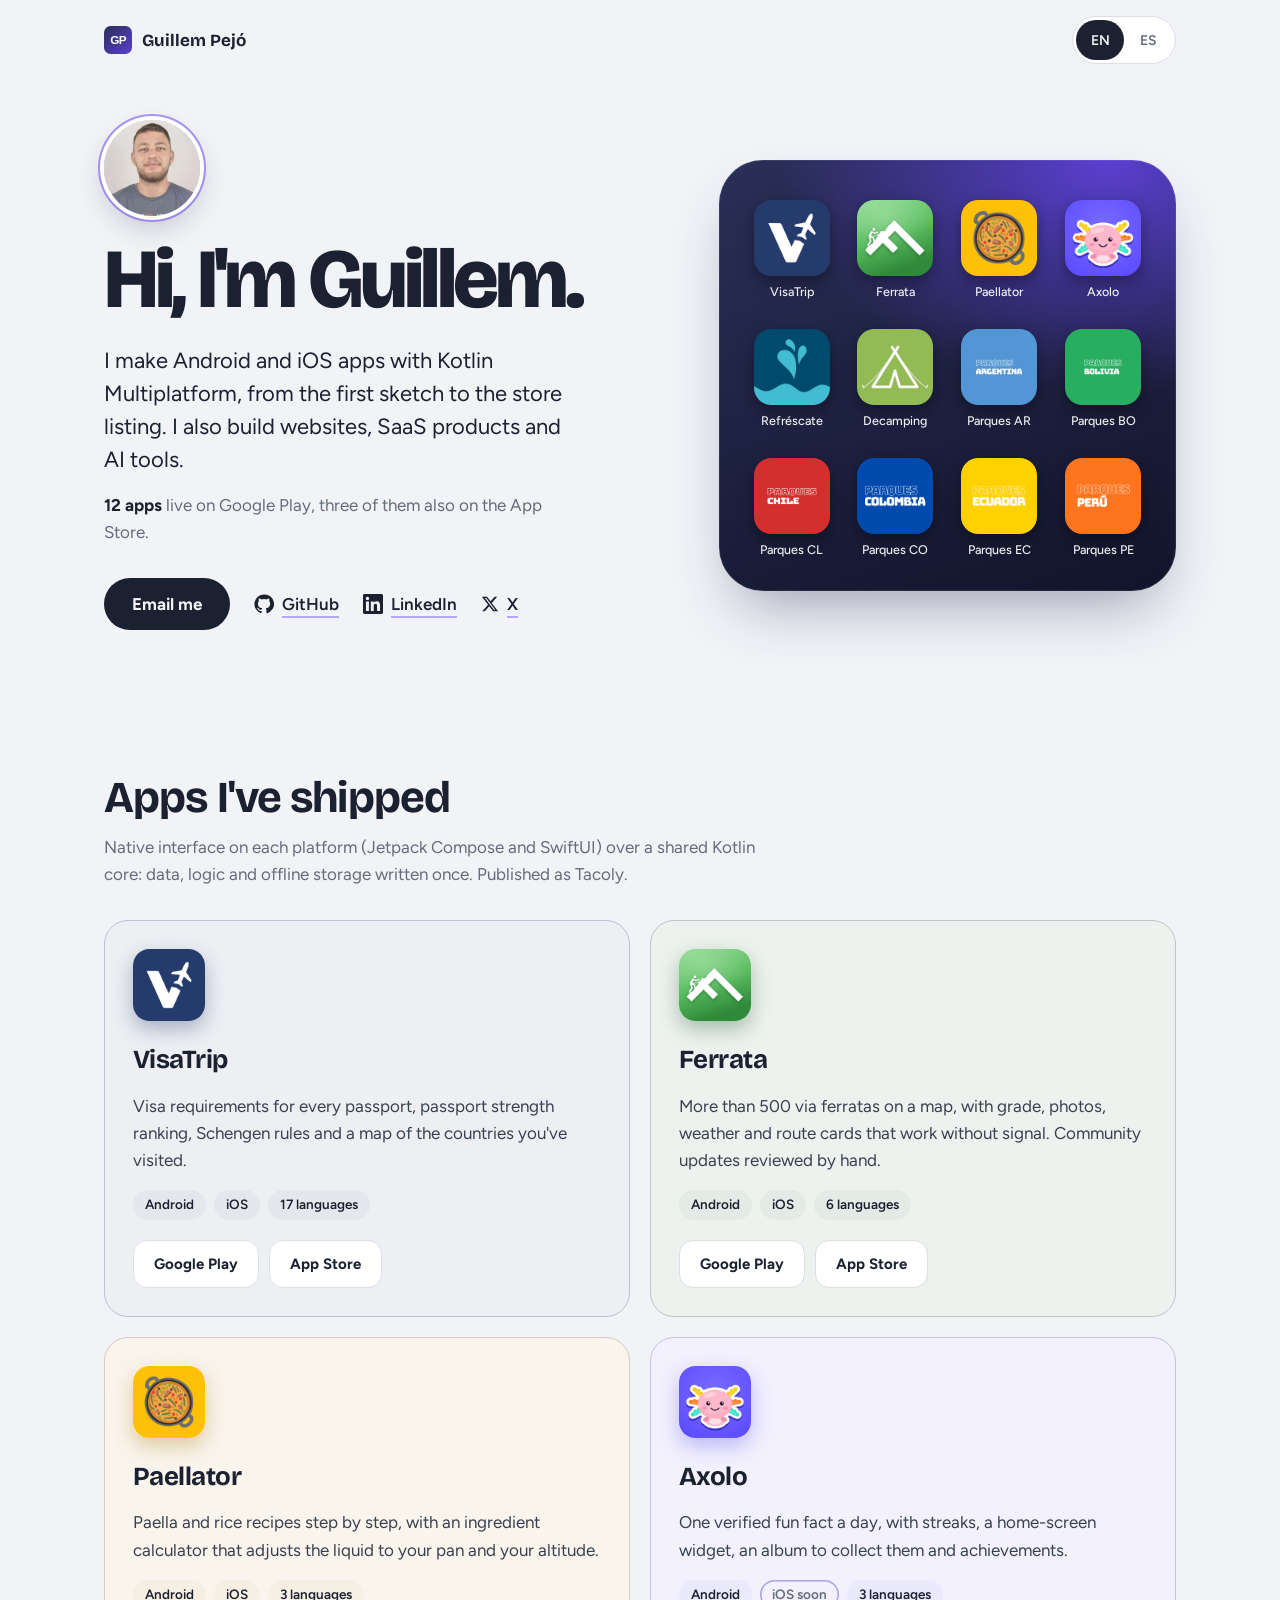
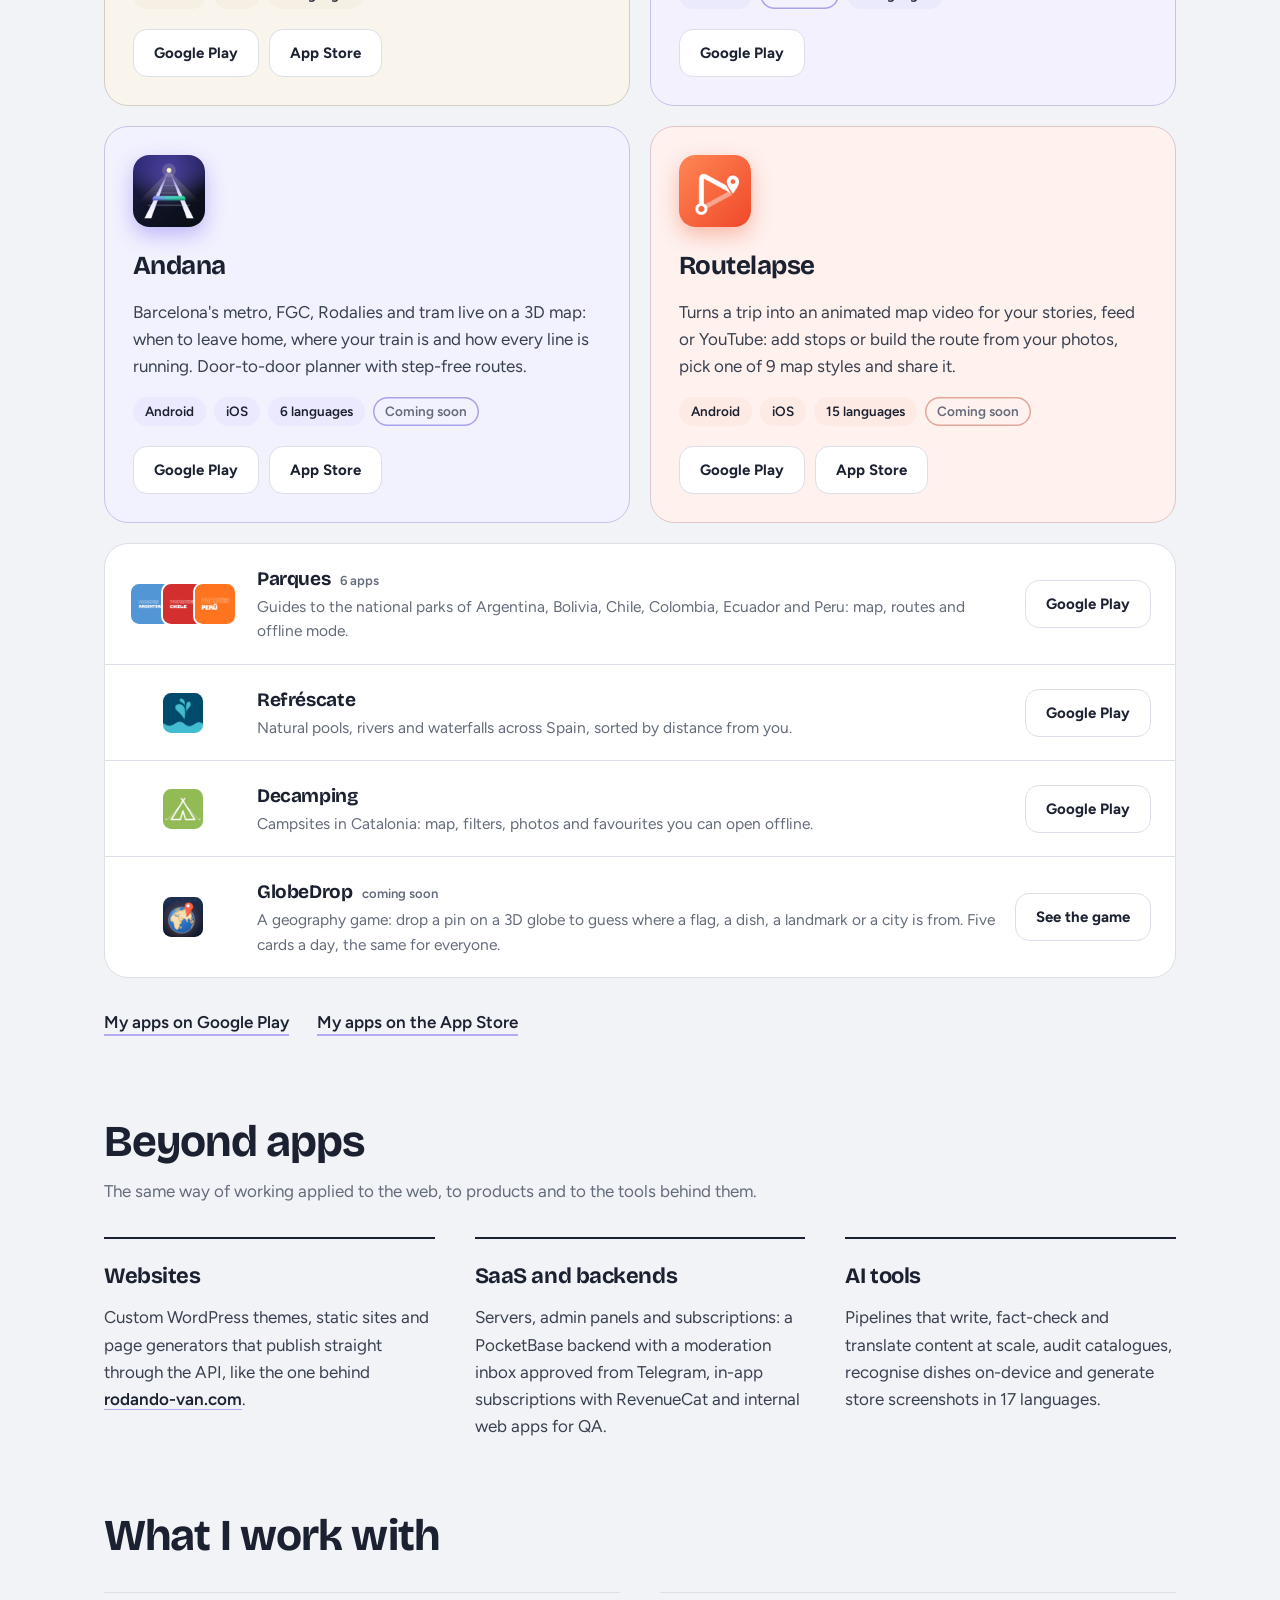
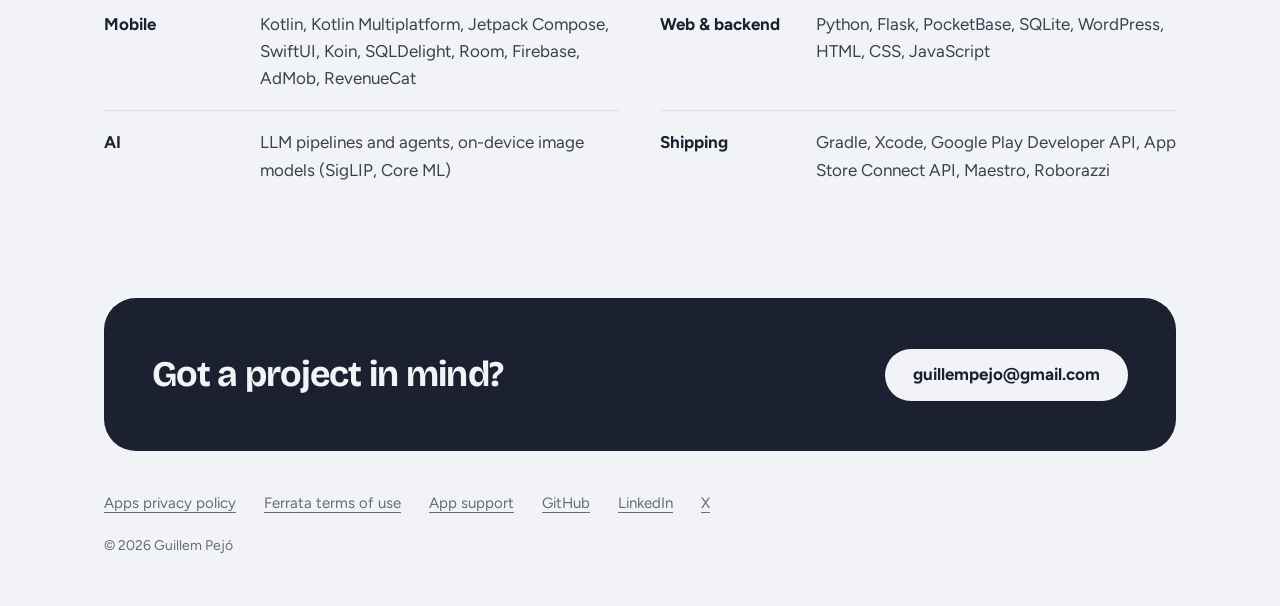
==== index.html @ cb6b73e1 "Portada: Andana y Routelapse, marcadas «Coming soon / Próximamente» Dos tarjetas nuevas en «Apps que" ====
<!DOCTYPE html>
<html lang="en" data-lang="en">
<head>
<meta charset="utf-8">
<meta name="viewport" content="width=device-width, initial-scale=1">
<title>Guillem Pejó · Android & iOS apps</title>
<meta name="description" content="Guillem Pejó makes Android and iOS apps with Kotlin Multiplatform, and builds websites, SaaS products and AI tools.">
<meta name="author" content="Guillem Pejó">
<meta property="og:title" content="Guillem Pejó · Android & iOS apps">
<meta property="og:description" content="Indie developer: apps with Kotlin Multiplatform, websites, SaaS and AI tools.">
<meta property="og:url" content="https://guillempejo.github.io/">
<meta name="theme-color" content="#F2F3F7" media="(prefers-color-scheme: light)">
<meta name="theme-color" content="#14161D" media="(prefers-color-scheme: dark)">
<link rel="icon" href="img/favicon.svg" type="image/svg+xml">
<link rel="alternate icon" href="img/favicon.ico">
<link rel="preconnect" href="https://fonts.googleapis.com">
<link rel="preconnect" href="https://fonts.gstatic.com" crossorigin>
<link href="https://fonts.googleapis.com/css2?family=Bricolage+Grotesque:opsz,wght@12..96,500..800&family=Figtree:wght@400;500;600;700&display=swap" rel="stylesheet">
<link rel="stylesheet" href="css/site.css">
<script>
  // Idioma antes de pintar: ?lang= > elección guardada > idioma del navegador. Sin JS se ve en inglés.
  (function () {
    var l = null;
    try { l = new URLSearchParams(location.search).get('lang') || localStorage.getItem('lang'); } catch (e) {}
    if (l !== 'es' && l !== 'en') l = (navigator.language || '').slice(0, 2) === 'es' ? 'es' : 'en';
    document.documentElement.setAttribute('data-lang', l);
    document.documentElement.lang = l;
  })();
</script>
</head>
<body>

<header class="bar">
  <a class="bar__name" href="./"><img src="img/favicon.svg" alt="" width="28" height="28"> Guillem Pejó</a>
  <div class="lang" role="group" aria-label="Language / Idioma">
    <button type="button" data-set-lang="en" aria-label="English">EN</button>
    <button type="button" data-set-lang="es" aria-label="Español">ES</button>
  </div>
</header>

<main>
  <section class="hero">
    <div class="hero__text">
      <img class="hero__photo" src="img/guillem.jpg" alt="Guillem Pejó" width="96" height="96">
      <h1><span data-l="en">Hi, I'm Guillem.</span><span data-l="es">Hola, soy Guillem.</span></h1>
      <p class="hero__lead">
        <span data-l="en">I make Android and iOS apps with Kotlin Multiplatform, from the first sketch to the store listing. I also build websites, SaaS products and AI tools.</span>
        <span data-l="es">Hago apps para Android e iOS con Kotlin Multiplatform, desde el primer boceto hasta la ficha en la tienda. También hago webs, productos SaaS y herramientas con IA.</span>
      </p>
      <p class="hero__facts">
        <span data-l="en"><strong>12 apps</strong> live on Google Play, three of them also on the App Store.</span>
        <span data-l="es"><strong>12 apps</strong> publicadas en Google Play, tres de ellas también en la App Store.</span>
      </p>
      <div class="hero__actions">
        <a class="btn" href="mailto:guillempejo@gmail.com"><span data-l="en">Email me</span><span data-l="es">Escríbeme</span></a>
        <a class="ext" href="https://github.com/GuillemPejo">
          <svg width="20" height="20" viewBox="0 0 24 24" aria-hidden="true"><path fill="currentColor" d="M12 .5a11.5 11.5 0 0 0-3.64 22.41c.58.1.79-.25.79-.56v-2c-3.2.7-3.88-1.37-3.88-1.37-.52-1.33-1.28-1.69-1.28-1.69-1.05-.71.08-.7.08-.7 1.16.08 1.77 1.19 1.77 1.19 1.03 1.77 2.7 1.26 3.36.96.1-.75.4-1.26.73-1.55-2.55-.29-5.24-1.28-5.24-5.69 0-1.26.45-2.29 1.19-3.1-.12-.29-.52-1.46.11-3.05 0 0 .97-.31 3.17 1.18a11 11 0 0 1 5.77 0c2.2-1.49 3.17-1.18 3.17-1.18.63 1.59.23 2.76.11 3.05.74.81 1.19 1.84 1.19 3.1 0 4.42-2.7 5.39-5.26 5.68.41.36.78 1.06.78 2.14v3.17c0 .31.21.67.8.56A11.5 11.5 0 0 0 12 .5Z"/></svg>
          GitHub</a>
        <a class="ext" href="https://www.linkedin.com/in/guillempejo/">
          <svg width="20" height="20" viewBox="0 0 24 24" aria-hidden="true"><path fill="currentColor" d="M20.45 20.45h-3.55v-5.57c0-1.33-.03-3.04-1.85-3.04-1.86 0-2.14 1.45-2.14 2.94v5.67H9.36V9h3.41v1.56h.05c.48-.9 1.64-1.85 3.37-1.85 3.6 0 4.27 2.37 4.27 5.46v6.28ZM5.34 7.43a2.06 2.06 0 1 1 0-4.12 2.06 2.06 0 0 1 0 4.12ZM7.12 20.45H3.56V9h3.56v11.45ZM22.22 0H1.77C.79 0 0 .77 0 1.73v20.54C0 23.23.79 24 1.77 24h20.45c.98 0 1.78-.77 1.78-1.73V1.73C24 .77 23.2 0 22.22 0Z"/></svg>
          LinkedIn</a>
        <a class="ext" href="https://x.com/GuillemPejo">
          <svg width="18" height="18" viewBox="0 0 24 24" aria-hidden="true"><path fill="currentColor" d="M18.24 2.25h3.31l-7.23 8.26 8.5 11.24h-6.66l-5.21-6.82-5.97 6.82H1.67l7.73-8.84L1.25 2.25h6.83l4.71 6.23 5.45-6.23Zm-1.16 17.52h1.83L7.08 4.13H5.12l11.96 15.64Z"/></svg>
          X</a>
      </div>
    </div>

    <!-- La pantalla de inicio con las 12 apps publicadas: el único momento animado de la página -->
    <nav class="home" aria-label="Published apps">
      <ul>
        <li><a href="#visatrip"><img src="img/apps/visatrip.png" alt="" width="96" height="96"><span>VisaTrip</span></a></li>
        <li><a href="#ferrata"><img src="img/apps/ferrata.png" alt="" width="96" height="96"><span>Ferrata</span></a></li>
        <li><a href="#paellator"><img src="img/apps/paellator.png" alt="" width="96" height="96"><span>Paellator</span></a></li>
        <li><a href="#axolo"><img src="img/apps/axolo.png" alt="" width="96" height="96"><span>Axolo</span></a></li>
        <li><a href="#refrescate"><img src="img/apps/refrescate.png" alt="" width="96" height="96"><span>Refréscate</span></a></li>
        <li><a href="#decamping"><img src="img/apps/decamping.png" alt="" width="96" height="96"><span>Decamping</span></a></li>
        <li><a href="#parques"><img src="img/apps/parques-ar.png" alt="" width="96" height="96"><span>Parques AR</span></a></li>
        <li><a href="#parques"><img src="img/apps/parques-bo.png" alt="" width="96" height="96"><span>Parques BO</span></a></li>
        <li><a href="#parques"><img src="img/apps/parques-cl.png" alt="" width="96" height="96"><span>Parques CL</span></a></li>
        <li><a href="#parques"><img src="img/apps/parques-co.png" alt="" width="96" height="96"><span>Parques CO</span></a></li>
        <li><a href="#parques"><img src="img/apps/parques-ec.png" alt="" width="96" height="96"><span>Parques EC</span></a></li>
        <li><a href="#parques"><img src="img/apps/parques-pe.png" alt="" width="96" height="96"><span>Parques PE</span></a></li>
      </ul>
    </nav>
  </section>

  <section class="sec" id="apps">
    <header class="sec__head">
      <h2><span data-l="en">Apps I've shipped</span><span data-l="es">Apps que he publicado</span></h2>
      <p>
        <span data-l="en">Native interface on each platform (Jetpack Compose and SwiftUI) over a shared Kotlin core: data, logic and offline storage written once. Published as Tacoly.</span>
        <span data-l="es">Interfaz nativa en cada plataforma (Jetpack Compose y SwiftUI) sobre un núcleo común en Kotlin: datos, lógica y almacenamiento sin conexión escritos una sola vez. Publicadas como Tacoly.</span>
      </p>
    </header>

    <div class="apps">
      <article class="app" id="visatrip" style="--c:#243B6C">
        <img class="app__icon" src="img/apps/visatrip.png" alt="" width="72" height="72">
        <h3>VisaTrip</h3>
        <p>
          <span data-l="en">Visa requirements for every passport, passport strength ranking, Schengen rules and a map of the countries you've visited.</span>
          <span data-l="es">Requisitos de visado para cada pasaporte, fuerza y ranking de pasaportes, normas Schengen y un mapa de los países que has visitado.</span>
        </p>
        <ul class="chips"><li>Android</li><li>iOS</li><li><span data-l="en">17 languages</span><span data-l="es">17 idiomas</span></li></ul>
        <div class="stores">
          <a class="store" href="https://play.google.com/store/apps/details?id=com.tacoly.visatrip">Google Play</a>
          <a class="store" href="https://apps.apple.com/app/id6815483578">App Store</a>
        </div>
      </article>

      <article class="app" id="ferrata" style="--c:#1F5A2E">
        <img class="app__icon" src="img/apps/ferrata.png" alt="" width="72" height="72">
        <h3>Ferrata</h3>
        <p>
          <span data-l="en">More than 500 via ferratas on a map, with grade, photos, weather and route cards that work without signal. Community updates reviewed by hand.</span>
          <span data-l="es">Más de 500 vías ferratas en un mapa, con nivel, fotos, meteo y fichas que funcionan sin cobertura. Aportaciones de la comunidad revisadas a mano.</span>
        </p>
        <ul class="chips"><li>Android</li><li>iOS</li><li><span data-l="en">6 languages</span><span data-l="es">6 idiomas</span></li></ul>
        <div class="stores">
          <a class="store" href="https://play.google.com/store/apps/details?id=com.tacoly.ferrata">Google Play</a>
          <a class="store" href="https://apps.apple.com/app/id6815478407">App Store</a>
        </div>
      </article>

      <article class="app" id="paellator" style="--c:#B07A12">
        <img class="app__icon" src="img/apps/paellator.png" alt="" width="72" height="72">
        <h3>Paellator</h3>
        <p>
          <span data-l="en">Paella and rice recipes step by step, with an ingredient calculator that adjusts the liquid to your pan and your altitude.</span>
          <span data-l="es">Recetas de paella y arroces paso a paso, con una calculadora de ingredientes que ajusta el líquido a tu paellera y a tu altitud.</span>
        </p>
        <ul class="chips"><li>Android</li><li>iOS</li><li><span data-l="en">3 languages</span><span data-l="es">3 idiomas</span></li></ul>
        <div class="stores">
          <a class="store" href="https://play.google.com/store/apps/details?id=com.tacoly.paellator">Google Play</a>
          <a class="store" href="https://apps.apple.com/app/id6815477047">App Store</a>
        </div>
      </article>

      <article class="app" id="axolo" style="--c:#5B4BEA">
        <img class="app__icon" src="img/apps/axolo.png" alt="" width="72" height="72">
        <h3>Axolo</h3>
        <p>
          <span data-l="en">One verified fun fact a day, with streaks, a home-screen widget, an album to collect them and achievements.</span>
          <span data-l="es">Un dato curioso verificado al día, con rachas, widget en la pantalla de inicio, un álbum para coleccionarlos y logros.</span>
        </p>
        <ul class="chips"><li>Android</li><li class="chips__soon"><span data-l="en">iOS soon</span><span data-l="es">iOS pronto</span></li><li><span data-l="en">3 languages</span><span data-l="es">3 idiomas</span></li></ul>
        <div class="stores">
          <a class="store" href="https://play.google.com/store/apps/details?id=com.tacoly.axolo">Google Play</a>
        </div>
      </article>

      <!-- Andana y Routelapse, en revisión (25-oct-2026). Al publicarse: quitar su chip «Coming soon» y añadirlas a la pantalla de inicio de arriba y a la cifra de apps -->
      <article class="app" id="andana" style="--c:#5B4BF0">
        <img class="app__icon" src="img/apps/andana.png" alt="" width="72" height="72">
        <h3>Andana</h3>
        <p>
          <span data-l="en">Barcelona's metro, FGC, Rodalies and tram live on a 3D map: when to leave home, where your train is and how every line is running. Door-to-door planner with step-free routes.</span>
          <span data-l="es">El metro, FGC, Rodalies y el tram de Barcelona en directo en un mapa 3D: cuándo salir de casa, dónde está tu tren y cómo va cada línea. Planificador puerta a puerta con rutas accesibles.</span>
        </p>
        <ul class="chips"><li>Android</li><li>iOS</li><li><span data-l="en">6 languages</span><span data-l="es">6 idiomas</span></li><li class="chips__soon"><span data-l="en">Coming soon</span><span data-l="es">Próximamente</span></li></ul>
        <div class="stores">
          <a class="store" href="https://play.google.com/store/apps/details?id=com.tacoly.andana">Google Play</a>
          <a class="store" href="https://apps.apple.com/app/id6826016254">App Store</a>
        </div>
      </article>

      <article class="app" id="routelapse" style="--c:#F0532A">
        <img class="app__icon" src="img/apps/routelapse.png" alt="" width="72" height="72">
        <h3>Routelapse</h3>
        <p>
          <span data-l="en">Turns a trip into an animated map video for your stories, feed or YouTube: add stops or build the route from your photos, pick one of 9 map styles and share it.</span>
          <span data-l="es">Convierte un viaje en un vídeo con el mapa animado para tus stories, el feed o YouTube: añade paradas o crea la ruta desde tus fotos, elige uno de los 9 estilos de mapa y compártelo.</span>
        </p>
        <ul class="chips"><li>Android</li><li>iOS</li><li><span data-l="en">15 languages</span><span data-l="es">15 idiomas</span></li><li class="chips__soon"><span data-l="en">Coming soon</span><span data-l="es">Próximamente</span></li></ul>
        <div class="stores">
          <a class="store" href="https://play.google.com/store/apps/details?id=com.tacoly.routelapse">Google Play</a>
          <a class="store" href="https://apps.apple.com/app/id6826004590">App Store</a>
        </div>
      </article>
    </div>

    <ul class="more">
      <li id="parques">
        <span class="more__icons" aria-hidden="true"><img src="img/apps/parques-ar.png" alt="" width="40" height="40"><img src="img/apps/parques-cl.png" alt="" width="40" height="40"><img src="img/apps/parques-pe.png" alt="" width="40" height="40"></span>
        <div>
          <h3>Parques <span class="count">6 apps</span></h3>
          <p>
            <span data-l="en">Guides to the national parks of Argentina, Bolivia, Chile, Colombia, Ecuador and Peru: map, routes and offline mode.</span>
            <span data-l="es">Guías de los parques nacionales de Argentina, Bolivia, Chile, Colombia, Ecuador y Perú: mapa, rutas y modo sin conexión.</span>
          </p>
        </div>
        <a class="store" href="https://play.google.com/store/apps/dev?id=5014608691159905150">Google Play</a>
      </li>
      <li id="refrescate">
        <span class="more__icons" aria-hidden="true"><img src="img/apps/refrescate.png" alt="" width="40" height="40"></span>
        <div>
          <h3>Refréscate</h3>
          <p>
            <span data-l="en">Natural pools, rivers and waterfalls across Spain, sorted by distance from you.</span>
            <span data-l="es">Piscinas naturales, pozas, ríos y cascadas de toda España, ordenadas por cercanía.</span>
          </p>
        </div>
        <a class="store" href="https://play.google.com/store/apps/details?id=com.tacoly.refrescat">Google Play</a>
      </li>
      <li id="decamping">
        <span class="more__icons" aria-hidden="true"><img src="img/apps/decamping.png" alt="" width="40" height="40"></span>
        <div>
          <h3>Decamping</h3>
          <p>
            <span data-l="en">Campsites in Catalonia: map, filters, photos and favourites you can open offline.</span>
            <span data-l="es">Campings de Cataluña: mapa, filtros, fotos y favoritos que se abren sin conexión.</span>
          </p>
        </div>
        <a class="store" href="https://play.google.com/store/apps/details?id=com.tacoly.decamping">Google Play</a>
      </li>
      <li id="globedrop">
        <span class="more__icons" aria-hidden="true"><img src="img/apps/globedrop.png" alt="" width="40" height="40"></span>
        <div>
          <h3>GlobeDrop <span class="count"><span data-l="en">coming soon</span><span data-l="es">próximamente</span></span></h3>
          <p>
            <span data-l="en">A geography game: drop a pin on a 3D globe to guess where a flag, a dish, a landmark or a city is from. Five cards a day, the same for everyone.</span>
            <span data-l="es">Un juego de geografía: suelta una chincheta en un globo 3D para adivinar de dónde es una bandera, un plato, un monumento o una ciudad. Cinco cartas al día, las mismas para todos.</span>
          </p>
        </div>
        <a class="store" href="globedrop/"><span data-l="en">See the game</span><span data-l="es">Ver el juego</span></a>
      </li>
    </ul>

    <p class="sec__links">
      <a class="ext" href="https://play.google.com/store/apps/dev?id=5014608691159905150"><span data-l="en">My apps on Google Play</span><span data-l="es">Mis apps en Google Play</span></a>
      <a class="ext" href="https://apps.apple.com/developer/id6815477049"><span data-l="en">My apps on the App Store</span><span data-l="es">Mis apps en la App Store</span></a>
    </p>
  </section>

  <section class="sec" id="beyond">
    <header class="sec__head">
      <h2><span data-l="en">Beyond apps</span><span data-l="es">Más allá de las apps</span></h2>
      <p>
        <span data-l="en">The same way of working applied to the web, to products and to the tools behind them.</span>
        <span data-l="es">La misma forma de trabajar, aplicada a la web, a los productos y a las herramientas que hay detrás.</span>
      </p>
    </header>
    <div class="beyond">
      <div>
        <h3><span data-l="en">Websites</span><span data-l="es">Webs</span></h3>
        <p>
          <span data-l="en">Custom WordPress themes, static sites and page generators that publish straight through the API, like the one behind <a href="https://rodando-van.com/">rodando-van.com</a>.</span>
          <span data-l="es">Temas de WordPress a medida, webs estáticas y generadores de páginas que publican directamente por la API, como el de <a href="https://rodando-van.com/">rodando-van.com</a>.</span>
        </p>
      </div>
      <div>
        <h3><span data-l="en">SaaS and backends</span><span data-l="es">SaaS y backends</span></h3>
        <p>
          <span data-l="en">Servers, admin panels and subscriptions: a PocketBase backend with a moderation inbox approved from Telegram, in-app subscriptions with RevenueCat and internal web apps for QA.</span>
          <span data-l="es">Servidores, paneles de administración y suscripciones: un backend en PocketBase con bandeja de moderación que se aprueba desde Telegram, suscripciones con RevenueCat y webs internas para QA.</span>
        </p>
      </div>
      <div>
        <h3><span data-l="en">AI tools</span><span data-l="es">Herramientas con IA</span></h3>
        <p>
          <span data-l="en">Pipelines that write, fact-check and translate content at scale, audit catalogues, recognise dishes on-device and generate store screenshots in 17 languages.</span>
          <span data-l="es">Procesos que redactan, verifican y traducen contenido a escala, auditan catálogos, reconocen platos dentro del móvil y generan capturas de tienda en 17 idiomas.</span>
        </p>
      </div>
    </div>
  </section>

  <section class="sec" id="stack">
    <header class="sec__head">
      <h2><span data-l="en">What I work with</span><span data-l="es">Con qué trabajo</span></h2>
    </header>
    <dl class="stack">
      <div><dt><span data-l="en">Mobile</span><span data-l="es">Móvil</span></dt><dd>Kotlin, Kotlin Multiplatform, Jetpack Compose, SwiftUI, Koin, SQLDelight, Room, Firebase, AdMob, RevenueCat</dd></div>
      <div><dt>Web &amp; backend</dt><dd>Python, Flask, PocketBase, SQLite, WordPress, HTML, CSS, JavaScript</dd></div>
      <div><dt><span data-l="en">AI</span><span data-l="es">IA</span></dt><dd><span data-l="en">LLM pipelines and agents, on-device image models (SigLIP, Core ML)</span><span data-l="es">Procesos y agentes con LLM, modelos de imagen dentro del móvil (SigLIP, Core ML)</span></dd></div>
      <div><dt><span data-l="en">Shipping</span><span data-l="es">Publicación</span></dt><dd>Gradle, Xcode, Google Play Developer API, App Store Connect API, Maestro, Roborazzi</dd></div>
    </dl>
  </section>
</main>

<footer class="foot">
  <div class="foot__contact">
    <h2><span data-l="en">Got a project in mind?</span><span data-l="es">¿Tienes un proyecto en mente?</span></h2>
    <a class="btn" href="mailto:guillempejo@gmail.com">guillempejo@gmail.com</a>
  </div>
  <div class="foot__links">
    <a href="apps-privacy/"><span data-l="en">Apps privacy policy</span><span data-l="es">Política de privacidad de las apps</span></a>
    <a href="terminos-ferrata/"><span data-l="en">Ferrata terms of use</span><span data-l="es">Términos de uso de Ferrata</span></a>
    <a href="mailto:tacolyapps@gmail.com"><span data-l="en">App support</span><span data-l="es">Soporte de las apps</span></a>
    <a href="https://github.com/GuillemPejo">GitHub</a>
    <a href="https://www.linkedin.com/in/guillempejo/">LinkedIn</a>
    <a href="https://x.com/GuillemPejo">X</a>
  </div>
  <p class="foot__small">© 2026 Guillem Pejó</p>
</footer>

<script src="js/site.js"></script>
</body>
</html>
---- css/site.css ----
/* guillempejo.github.io — 9-oct-2026. Neutra a propósito: el color lo ponen los iconos de las apps.
   Un solo momento animado: la pantalla de inicio de la portada «instala» sus apps al cargar. */
:root {
  --bg: #F2F3F7; --surface: #FFFFFF; --ink: #1B2130; --text: #39404F; --muted: #646B7A; --line: #DCDFE7;
  --accent: #6A4CF2; --wall-a: #2A2F58; --wall-b: #5A3FD0;
  --display: 'Bricolage Grotesque', 'Figtree', system-ui, sans-serif;
  --body: 'Figtree', system-ui, -apple-system, 'Segoe UI', sans-serif;
  color-scheme: light dark;
}
@media (prefers-color-scheme: dark) {
  :root { --bg: #14161D; --surface: #1C1F29; --ink: #EEF0F6; --text: #C9CDD8; --muted: #959BAA; --line: #2C303D;
    --accent: #A592FF; --wall-a: #1E2142; --wall-b: #4630A8; }
}

*, *::before, *::after { box-sizing: border-box; }
html { -webkit-text-size-adjust: 100%; scroll-behavior: smooth; }
body { margin: 0; background: var(--bg); color: var(--text); font: 400 17px/1.6 var(--body); }
img { display: block; max-width: 100%; }
a { color: inherit; }
h1, h2, h3 { font-family: var(--display); color: var(--ink); margin: 0; letter-spacing: -0.02em; }
p { margin: 0; }
:focus-visible { outline: 3px solid var(--accent); outline-offset: 3px; border-radius: 6px; }

/* Idioma: el HTML trae los dos; se ve el que marca <html data-lang> (sin JS, inglés) */
html:not([data-lang="es"]) [data-l="es"], html[data-lang="es"] [data-l="en"] { display: none; }

/* ---------- Barra ---------- */
.bar { max-width: 1120px; margin: 0 auto; padding: 16px 24px; display: flex; align-items: center; justify-content: space-between; gap: 16px; }
.bar__name { display: inline-flex; align-items: center; gap: 10px; min-height: 48px; font: 700 17px var(--display); color: var(--ink); text-decoration: none; }
.lang { display: inline-flex; padding: 3px; border-radius: 999px; background: var(--surface); border: 1px solid var(--line); }
.lang button { min-width: 48px; min-height: 40px; padding: 0 12px; border: 0; border-radius: 999px; background: none; color: var(--muted);
  font: 600 14px var(--body); cursor: pointer; transition: background .15s, color .15s; }
.lang button[aria-pressed="true"] { background: var(--ink); color: var(--bg); }

/* ---------- Portada ---------- */
.hero { max-width: 1120px; margin: 0 auto; padding: 40px 24px 72px; display: grid; grid-template-columns: 1.1fr .9fr; gap: 56px; align-items: center; }
.hero__photo { width: 96px; height: 96px; border-radius: 50%; object-fit: cover; margin-bottom: 24px;
  box-shadow: 0 0 0 4px var(--surface), 0 0 0 6px color-mix(in srgb, var(--accent) 55%, transparent), 0 12px 28px rgba(27, 33, 48, .2); }
.hero h1 { font-size: clamp(46px, 6.6vw, 84px); line-height: .95; letter-spacing: -0.045em; font-weight: 800; }
.hero__lead { margin-top: 24px; font-size: clamp(19px, 1.9vw, 22px); line-height: 1.5; color: var(--ink); max-width: 34ch; }
.hero__facts { margin-top: 16px; color: var(--muted); max-width: 44ch; }
.hero__facts strong { color: var(--ink); font-weight: 700; }
.hero__actions { margin-top: 32px; display: flex; flex-wrap: wrap; align-items: center; gap: 12px 24px; }

.btn { display: inline-flex; align-items: center; justify-content: center; min-height: 52px; padding: 0 28px; border-radius: 999px;
  background: var(--ink); color: var(--bg); font-weight: 700; text-decoration: none; transition: transform .15s ease, background .15s; }
.btn:hover { transform: translateY(-2px); }
.btn:active { transform: none; }
.ext { display: inline-flex; align-items: center; gap: 8px; min-height: 48px; font-weight: 600; color: var(--ink);
  text-decoration: underline; text-decoration-thickness: 2px; text-underline-offset: 6px; text-decoration-color: color-mix(in srgb, var(--accent) 45%, transparent); }
.ext:hover { text-decoration-color: var(--accent); }

/* La pantalla de inicio: 12 iconos reales sobre un fondo de pantalla */
.home { position: relative; border-radius: 44px; padding: 36px 26px 30px; overflow: hidden;
  background: radial-gradient(120% 90% at 85% 0%, var(--wall-b) 0%, transparent 60%), linear-gradient(160deg, var(--wall-a), #12142A);
  box-shadow: 0 30px 60px -20px rgba(42, 47, 88, .45), inset 0 0 0 1px rgba(255, 255, 255, .08); }
.home ul { list-style: none; margin: 0; padding: 0; display: grid; grid-template-columns: repeat(4, 1fr); gap: 22px 10px; }
.home a { display: flex; flex-direction: column; align-items: center; gap: 8px; text-decoration: none; color: #fff; border-radius: 18px; padding: 4px 0; }
.home img { width: min(76px, 100%); height: auto; aspect-ratio: 1; border-radius: 23%; box-shadow: 0 6px 16px rgba(0, 0, 0, .35);
  transition: transform .2s ease; }
.home a:hover img { transform: scale(1.06); }
.home span { font-size: 12.5px; font-weight: 500; line-height: 1.2; text-align: center; color: rgba(255, 255, 255, .92); }
.home li { animation: install .5s cubic-bezier(.2, .9, .3, 1.25) backwards; }
.home li:nth-child(1) { animation-delay: .10s } .home li:nth-child(2) { animation-delay: .16s } .home li:nth-child(3) { animation-delay: .22s }
.home li:nth-child(4) { animation-delay: .28s } .home li:nth-child(5) { animation-delay: .34s } .home li:nth-child(6) { animation-delay: .40s }
.home li:nth-child(7) { animation-delay: .46s } .home li:nth-child(8) { animation-delay: .52s } .home li:nth-child(9) { animation-delay: .58s }
.home li:nth-child(10) { animation-delay: .64s } .home li:nth-child(11) { animation-delay: .70s } .home li:nth-child(12) { animation-delay: .76s }
@keyframes install { from { opacity: 0; transform: scale(.55); } }

/* ---------- Secciones ---------- */
.sec { max-width: 1120px; margin: 0 auto; padding: 72px 24px 0; scroll-margin-top: 16px; }
.sec__head { max-width: 680px; margin-bottom: 32px; }
.sec__head h2 { font-size: clamp(30px, 3.6vw, 44px); line-height: 1.08; font-weight: 700; }
.sec__head p { margin-top: 12px; color: var(--muted); }

/* Apps destacadas: cada tarjeta lleva un tinte suave del color de su icono */
.apps { display: grid; grid-template-columns: repeat(2, 1fr); gap: 20px; }
.app { display: flex; flex-direction: column; gap: 12px; padding: 28px; border-radius: 24px; scroll-margin-top: 16px;
  background: color-mix(in srgb, var(--c) 8%, var(--surface)); border: 1px solid color-mix(in srgb, var(--c) 18%, var(--line)); }
.app__icon { width: 72px; height: 72px; border-radius: 23%; box-shadow: 0 8px 20px color-mix(in srgb, var(--c) 35%, transparent); }
.app h3 { font-size: 26px; margin-top: 6px; }
.app p { max-width: 52ch; }
.chips { list-style: none; margin: 4px 0 0; padding: 0; display: flex; flex-wrap: wrap; gap: 8px; }
.chips li { font-size: 13.5px; font-weight: 600; padding: 4px 12px; border-radius: 999px; color: var(--ink);
  background: color-mix(in srgb, var(--c) 12%, var(--surface)); }
.chips .chips__soon { background: none; box-shadow: inset 0 0 0 1.5px color-mix(in srgb, var(--c) 40%, var(--line)); color: var(--muted); }
.stores { margin-top: auto; padding-top: 8px; display: flex; flex-wrap: wrap; gap: 10px; }
.store { display: inline-flex; align-items: center; min-height: 48px; padding: 0 20px; border-radius: 14px; font-weight: 700; font-size: 15px;
  text-decoration: none; color: var(--ink); background: var(--surface); border: 1.5px solid var(--line); transition: border-color .15s, background .15s; }
.store:hover { border-color: var(--ink); }

/* El resto: en lista, con menos peso que las destacadas */
.more { list-style: none; margin: 20px 0 0; padding: 0; background: var(--surface); border: 1px solid var(--line); border-radius: 24px; }
.more li { display: grid; grid-template-columns: 108px 1fr auto; align-items: center; gap: 20px; padding: 20px 24px; scroll-margin-top: 16px; }
.more li + li { border-top: 1px solid var(--line); }
.more__icons { display: flex; justify-content: center; }
.more__icons img { width: 44px; height: 44px; border-radius: 23%; border: 2px solid var(--surface); }
.more__icons img + img { margin-left: -12px; }
.more h3 { font-size: 19px; }
.more p { font-size: 15.5px; color: var(--muted); }
.count { font: 600 13px var(--body); letter-spacing: 0; color: var(--muted); margin-left: 6px; }
.sec__links { margin-top: 20px; display: flex; flex-wrap: wrap; gap: 4px 28px; }

/* Más allá de las apps */
.beyond { display: grid; grid-template-columns: repeat(3, 1fr); gap: 40px; }
.beyond > div { padding-top: 20px; border-top: 2px solid var(--ink); }
.beyond h3 { font-size: 22px; margin-bottom: 10px; }
.beyond a { color: var(--ink); font-weight: 600; text-decoration-color: color-mix(in srgb, var(--accent) 45%, transparent); text-underline-offset: 4px; }

/* Herramientas */
.stack { margin: 0; display: grid; grid-template-columns: 1fr 1fr; gap: 0 40px; }
.stack > div { display: grid; grid-template-columns: 140px 1fr; gap: 16px; padding: 18px 0; border-top: 1px solid var(--line); }
.stack dt { font-weight: 700; color: var(--ink); }
.stack dd { margin: 0; }

/* ---------- Pie ---------- */
.foot { max-width: 1120px; margin: 96px auto 0; padding: 0 24px 48px; }
.foot__contact { padding: 48px; border-radius: 32px; background: var(--ink); display: flex; flex-wrap: wrap; align-items: center; justify-content: space-between; gap: 24px; }
.foot__contact h2 { color: var(--bg); font-size: clamp(26px, 3vw, 36px); font-weight: 700; }
.foot__contact .btn { background: var(--bg); color: var(--ink); }
.foot__links { margin-top: 28px; display: flex; flex-wrap: wrap; gap: 0 28px; }
.foot__links a { display: inline-flex; align-items: center; min-height: 48px; color: var(--muted); font-size: 15px; text-underline-offset: 4px; }
.foot__links a:hover { color: var(--ink); }
.foot__small { margin-top: 8px; font-size: 14px; color: var(--muted); }

/* ---------- Móvil ---------- */
@media (max-width: 880px) {
  .hero { grid-template-columns: 1fr; gap: 40px; padding-top: 24px; }
  .home { max-width: 460px; }
  .apps, .beyond, .stack { grid-template-columns: 1fr; }
  .beyond { gap: 28px; }
  .more li { grid-template-columns: auto 1fr; }
  .more li .store { grid-column: 1 / -1; justify-self: start; }
}
@media (max-width: 560px) {
  body { font-size: 16px; }
  .bar, .hero, .sec, .foot { padding-left: 16px; padding-right: 16px; }
  .home { border-radius: 36px; padding: 28px 14px 24px; }
  .home ul { gap: 18px 6px; }
  .home span { font-size: 11.5px; }
  .app { padding: 22px; }
  .hero { padding-bottom: 16px; }
  .hero__actions { gap: 4px 22px; }
  .hero__actions .btn { flex-basis: 100%; }
  .hero__photo { width: 80px; height: 80px; margin-bottom: 20px; }
  .sec { padding-top: 64px; }
  .more li { grid-template-columns: 1fr; padding: 20px; gap: 12px; }
  .more__icons { justify-content: flex-start; }
  .more__icons img { width: 40px; height: 40px; }
  .stack > div { grid-template-columns: 1fr; gap: 4px; }
  .foot__contact { padding: 32px 24px; }
}
@media (prefers-reduced-motion: reduce) {
  html { scroll-behavior: auto; }
  .home li { animation: none; }
  .btn, .home img { transition: none; }
}
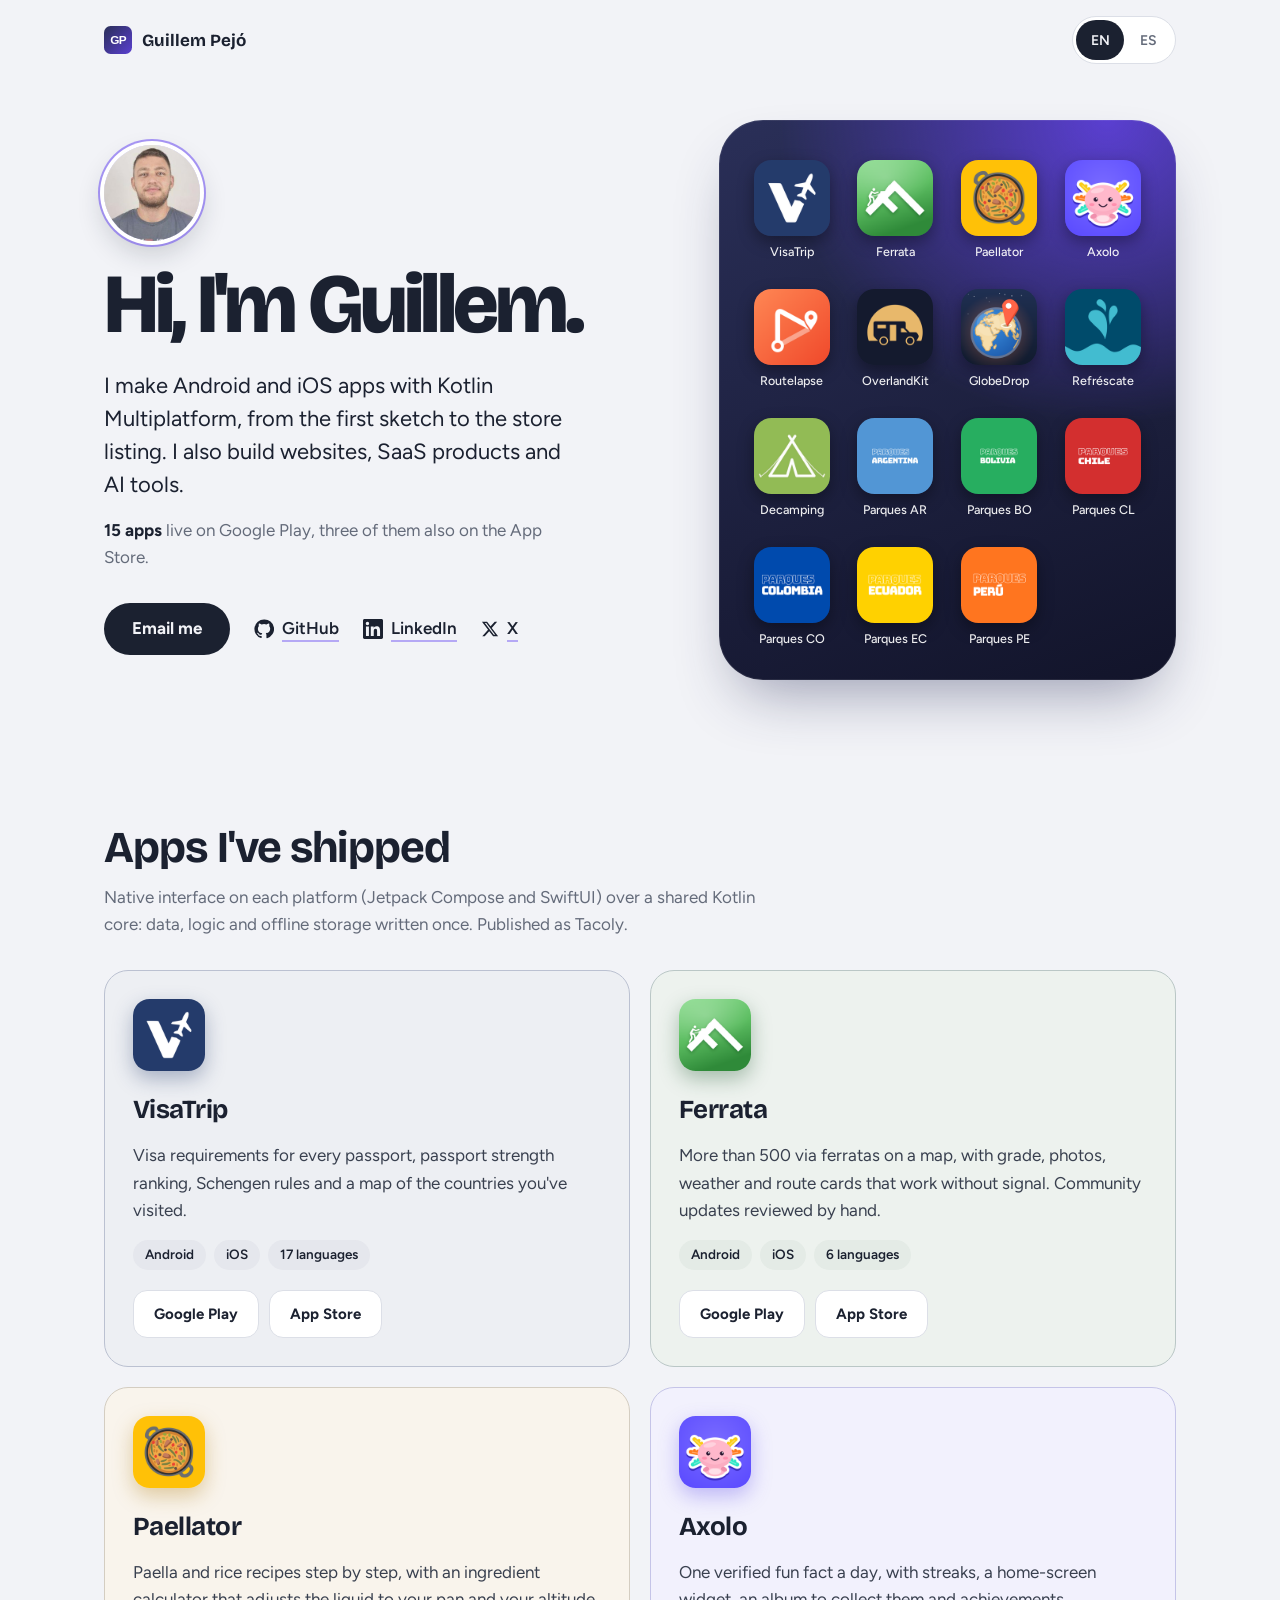
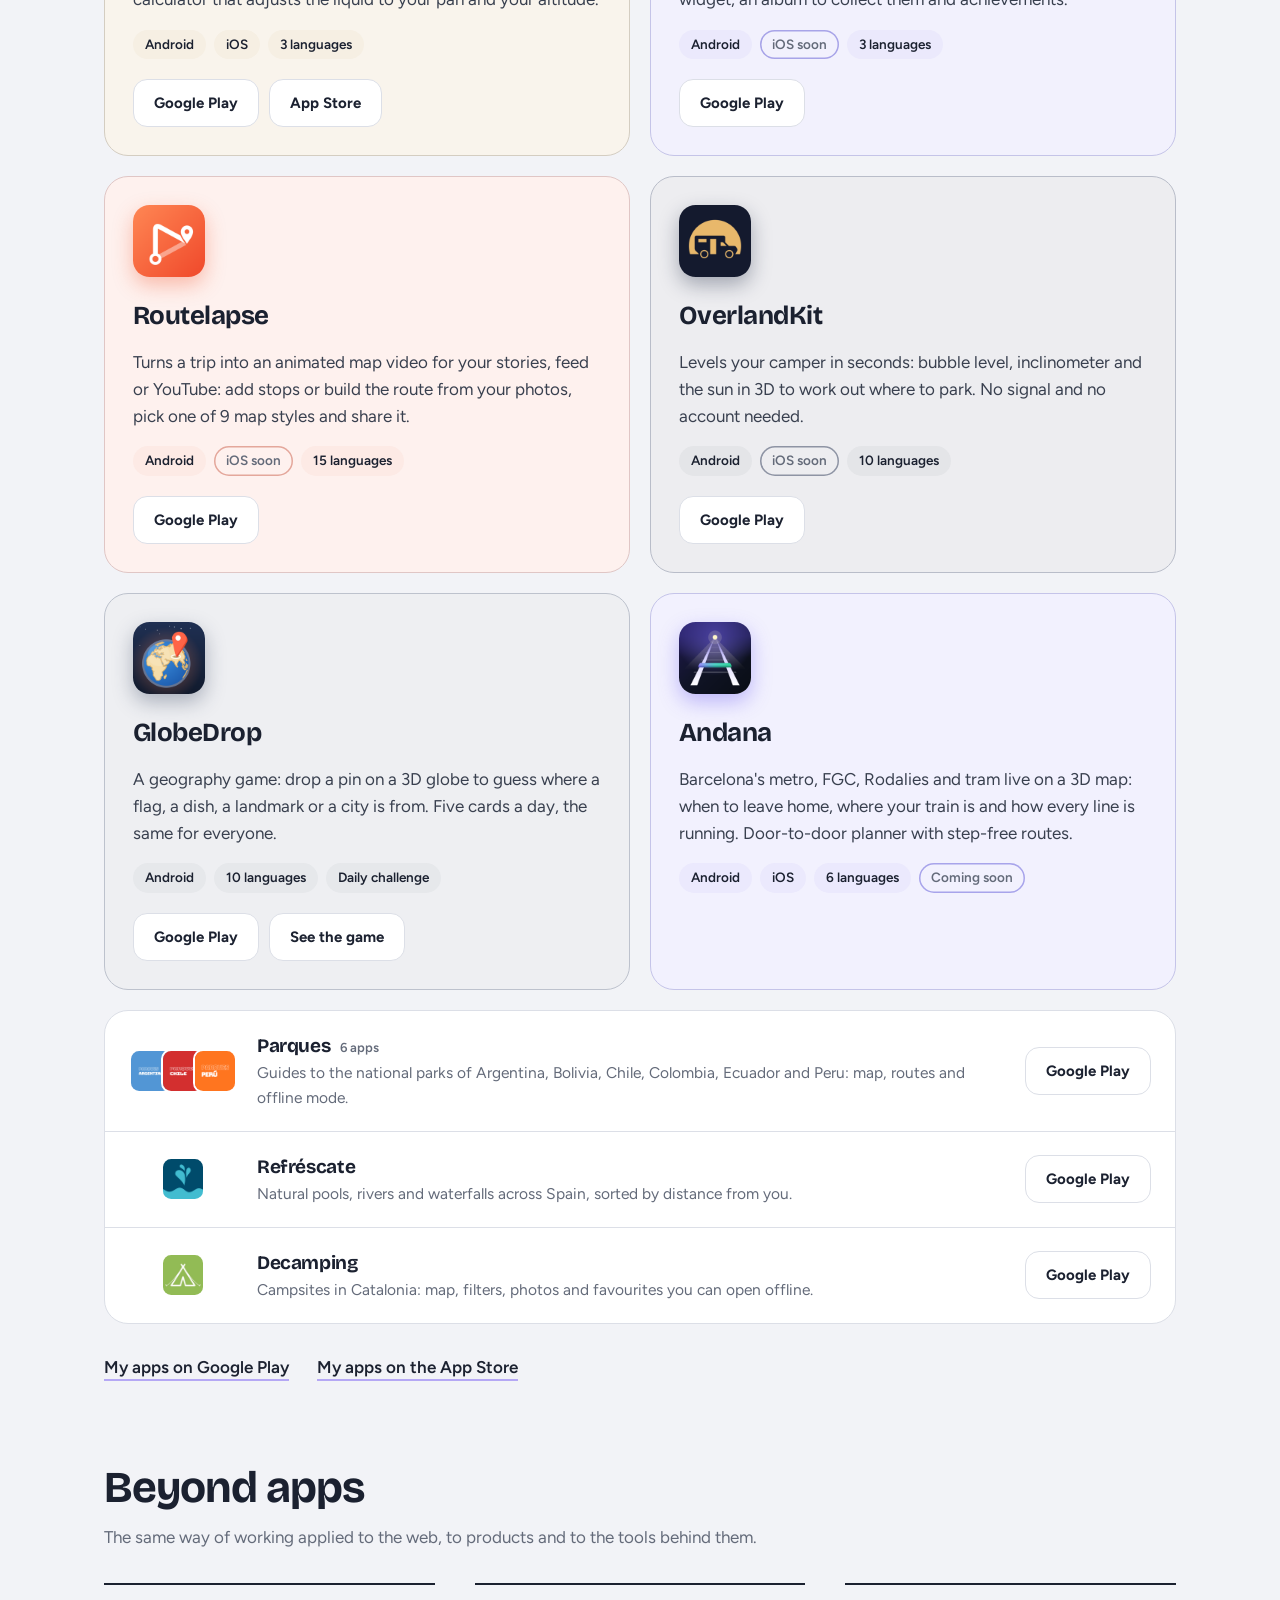
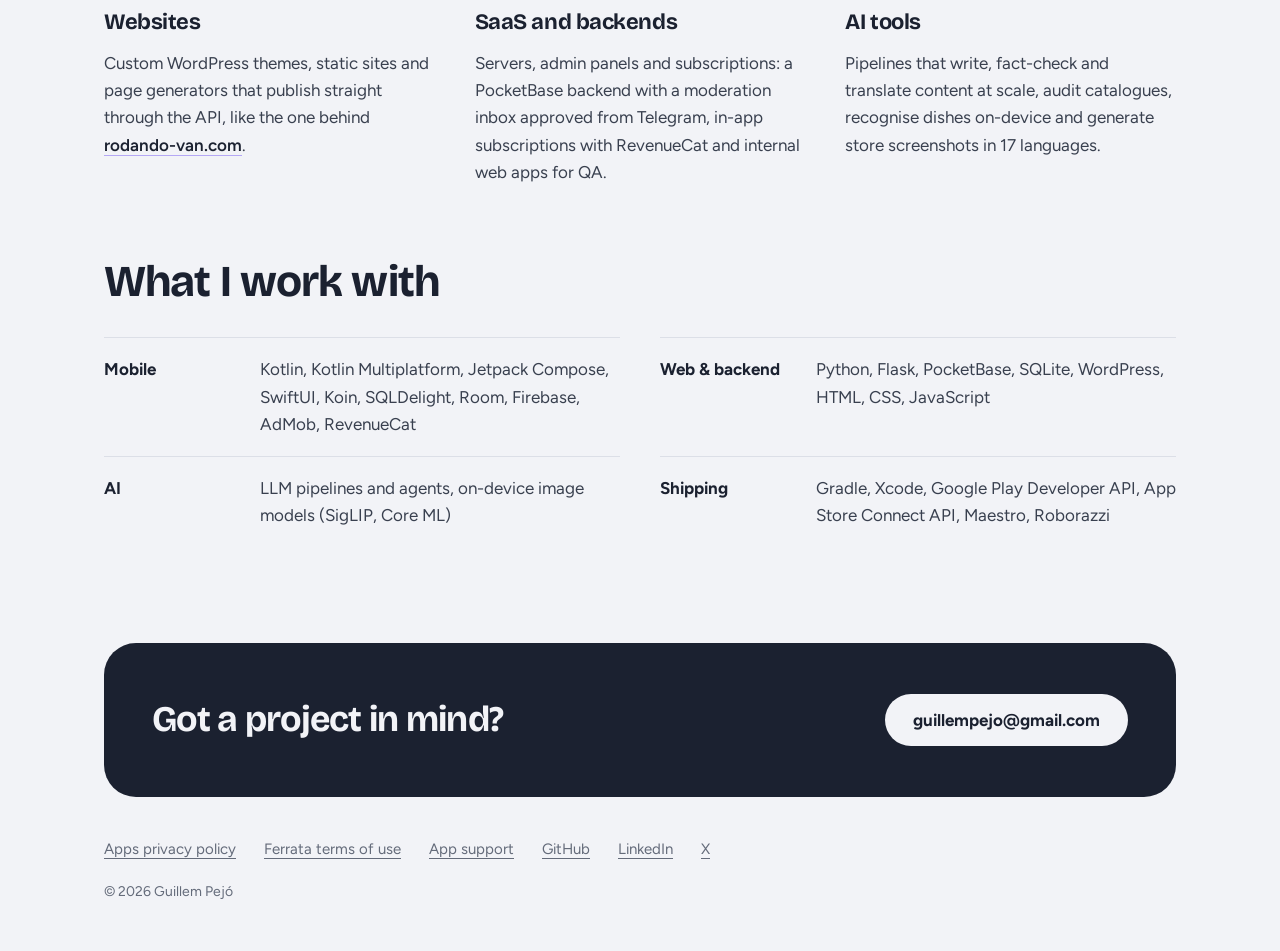
==== commit 5ea78ccd: "Portada: OverlandKit y GlobeDrop entran, Routelapse ya está publicada (15 apps) OverlandKit y GlobeD" ====
--- a/index.html
+++ b/index.html
@@ -48,8 +48,8 @@
         <span data-l="es">Hago apps para Android e iOS con Kotlin Multiplatform, desde el primer boceto hasta la ficha en la tienda. También hago webs, productos SaaS y herramientas con IA.</span>
       </p>
       <p class="hero__facts">
-        <span data-l="en"><strong>12 apps</strong> live on Google Play, three of them also on the App Store.</span>
-        <span data-l="es"><strong>12 apps</strong> publicadas en Google Play, tres de ellas también en la App Store.</span>
+        <span data-l="en"><strong>15 apps</strong> live on Google Play, three of them also on the App Store.</span>
+        <span data-l="es"><strong>15 apps</strong> publicadas en Google Play, tres de ellas también en la App Store.</span>
       </p>
       <div class="hero__actions">
         <a class="btn" href="mailto:guillempejo@gmail.com"><span data-l="en">Email me</span><span data-l="es">Escríbeme</span></a>
@@ -65,13 +65,16 @@
       </div>
     </div>
 
-    <!-- La pantalla de inicio con las 12 apps publicadas: el único momento animado de la página -->
+    <!-- La pantalla de inicio con las 15 apps publicadas: el único momento animado de la página -->
     <nav class="home" aria-label="Published apps">
       <ul>
         <li><a href="#visatrip"><img src="img/apps/visatrip.png" alt="" width="96" height="96"><span>VisaTrip</span></a></li>
         <li><a href="#ferrata"><img src="img/apps/ferrata.png" alt="" width="96" height="96"><span>Ferrata</span></a></li>
         <li><a href="#paellator"><img src="img/apps/paellator.png" alt="" width="96" height="96"><span>Paellator</span></a></li>
         <li><a href="#axolo"><img src="img/apps/axolo.png" alt="" width="96" height="96"><span>Axolo</span></a></li>
+        <li><a href="#routelapse"><img src="img/apps/routelapse.png" alt="" width="96" height="96"><span>Routelapse</span></a></li>
+        <li><a href="#overlandkit"><img src="img/apps/overlandkit.png" alt="" width="96" height="96"><span>OverlandKit</span></a></li>
+        <li><a href="#globedrop"><img src="img/apps/globedrop.png" alt="" width="96" height="96"><span>GlobeDrop</span></a></li>
         <li><a href="#refrescate"><img src="img/apps/refrescate.png" alt="" width="96" height="96"><span>Refréscate</span></a></li>
         <li><a href="#decamping"><img src="img/apps/decamping.png" alt="" width="96" height="96"><span>Decamping</span></a></li>
         <li><a href="#parques"><img src="img/apps/parques-ar.png" alt="" width="96" height="96"><span>Parques AR</span></a></li>
@@ -149,7 +152,48 @@
         </div>
       </article>
 
-      <!-- Andana y Routelapse, en revisión (25-oct-2026). Al publicarse: quitar su chip «Coming soon» y añadirlas a la pantalla de inicio de arriba y a la cifra de apps -->
+      <article class="app" id="routelapse" style="--c:#F0532A">
+        <img class="app__icon" src="img/apps/routelapse.png" alt="" width="72" height="72">
+        <h3>Routelapse</h3>
+        <p>
+          <span data-l="en">Turns a trip into an animated map video for your stories, feed or YouTube: add stops or build the route from your photos, pick one of 9 map styles and share it.</span>
+          <span data-l="es">Convierte un viaje en un vídeo con el mapa animado para tus stories, el feed o YouTube: añade paradas o crea la ruta desde tus fotos, elige uno de los 9 estilos de mapa y compártelo.</span>
+        </p>
+        <ul class="chips"><li>Android</li><li class="chips__soon"><span data-l="en">iOS soon</span><span data-l="es">iOS pronto</span></li><li><span data-l="en">15 languages</span><span data-l="es">15 idiomas</span></li></ul>
+        <div class="stores">
+          <a class="store" href="https://play.google.com/store/apps/details?id=com.tacoly.routelapse">Google Play</a>
+        </div>
+      </article>
+
+      <article class="app" id="overlandkit" style="--c:#1A2440">
+        <img class="app__icon" src="img/apps/overlandkit.png" alt="" width="72" height="72">
+        <h3>OverlandKit</h3>
+        <p>
+          <span data-l="en">Levels your camper in seconds: bubble level, inclinometer and the sun in 3D to work out where to park. No signal and no account needed.</span>
+          <span data-l="es">Nivela tu camper en segundos: nivel de burbuja, inclinómetro y el sol en 3D para decidir dónde aparcar. Sin cobertura y sin cuenta.</span>
+        </p>
+        <ul class="chips"><li>Android</li><li class="chips__soon"><span data-l="en">iOS soon</span><span data-l="es">iOS pronto</span></li><li><span data-l="en">10 languages</span><span data-l="es">10 idiomas</span></li></ul>
+        <div class="stores">
+          <a class="store" href="https://play.google.com/store/apps/details?id=com.tacoly.overlandkit">Google Play</a>
+        </div>
+      </article>
+
+      <article class="app" id="globedrop" style="--c:#2D3C58">
+        <img class="app__icon" src="img/apps/globedrop.png" alt="" width="72" height="72">
+        <h3>GlobeDrop</h3>
+        <p>
+          <span data-l="en">A geography game: drop a pin on a 3D globe to guess where a flag, a dish, a landmark or a city is from. Five cards a day, the same for everyone.</span>
+          <span data-l="es">Un juego de geografía: suelta una chincheta en un globo 3D para adivinar de dónde es una bandera, un plato, un monumento o una ciudad. Cinco cartas al día, las mismas para todos.</span>
+        </p>
+        <ul class="chips"><li>Android</li><li><span data-l="en">10 languages</span><span data-l="es">10 idiomas</span></li><li><span data-l="en">Daily challenge</span><span data-l="es">Reto diario</span></li></ul>
+        <div class="stores">
+          <a class="store" href="https://play.google.com/store/apps/details?id=com.tacoly.globedrop">Google Play</a>
+          <a class="store" href="globedrop/"><span data-l="en">See the game</span><span data-l="es">Ver el juego</span></a>
+        </div>
+      </article>
+
+      <!-- Andana: la release de producción está completa, pero su ficha de Play todavía no es pública (28-oct-2026).
+           Al verse: quitar el chip «Coming soon», poner los enlaces de tienda y sumarla a la pantalla de inicio y a la cifra de apps -->
       <article class="app" id="andana" style="--c:#5B4BF0">
         <img class="app__icon" src="img/apps/andana.png" alt="" width="72" height="72">
         <h3>Andana</h3>
@@ -158,24 +202,6 @@
           <span data-l="es">El metro, FGC, Rodalies y el tram de Barcelona en directo en un mapa 3D: cuándo salir de casa, dónde está tu tren y cómo va cada línea. Planificador puerta a puerta con rutas accesibles.</span>
         </p>
         <ul class="chips"><li>Android</li><li>iOS</li><li><span data-l="en">6 languages</span><span data-l="es">6 idiomas</span></li><li class="chips__soon"><span data-l="en">Coming soon</span><span data-l="es">Próximamente</span></li></ul>
-        <div class="stores">
-          <a class="store" href="https://play.google.com/store/apps/details?id=com.tacoly.andana">Google Play</a>
-          <a class="store" href="https://apps.apple.com/app/id6826016254">App Store</a>
-        </div>
-      </article>
-
-      <article class="app" id="routelapse" style="--c:#F0532A">
-        <img class="app__icon" src="img/apps/routelapse.png" alt="" width="72" height="72">
-        <h3>Routelapse</h3>
-        <p>
-          <span data-l="en">Turns a trip into an animated map video for your stories, feed or YouTube: add stops or build the route from your photos, pick one of 9 map styles and share it.</span>
-          <span data-l="es">Convierte un viaje en un vídeo con el mapa animado para tus stories, el feed o YouTube: añade paradas o crea la ruta desde tus fotos, elige uno de los 9 estilos de mapa y compártelo.</span>
-        </p>
-        <ul class="chips"><li>Android</li><li>iOS</li><li><span data-l="en">15 languages</span><span data-l="es">15 idiomas</span></li><li class="chips__soon"><span data-l="en">Coming soon</span><span data-l="es">Próximamente</span></li></ul>
-        <div class="stores">
-          <a class="store" href="https://play.google.com/store/apps/details?id=com.tacoly.routelapse">Google Play</a>
-          <a class="store" href="https://apps.apple.com/app/id6826004590">App Store</a>
-        </div>
       </article>
     </div>
 
@@ -212,17 +238,6 @@
           </p>
         </div>
         <a class="store" href="https://play.google.com/store/apps/details?id=com.tacoly.decamping">Google Play</a>
-      </li>
-      <li id="globedrop">
-        <span class="more__icons" aria-hidden="true"><img src="img/apps/globedrop.png" alt="" width="40" height="40"></span>
-        <div>
-          <h3>GlobeDrop <span class="count"><span data-l="en">coming soon</span><span data-l="es">próximamente</span></span></h3>
-          <p>
-            <span data-l="en">A geography game: drop a pin on a 3D globe to guess where a flag, a dish, a landmark or a city is from. Five cards a day, the same for everyone.</span>
-            <span data-l="es">Un juego de geografía: suelta una chincheta en un globo 3D para adivinar de dónde es una bandera, un plato, un monumento o una ciudad. Cinco cartas al día, las mismas para todos.</span>
-          </p>
-        </div>
-        <a class="store" href="globedrop/"><span data-l="en">See the game</span><span data-l="es">Ver el juego</span></a>
       </li>
     </ul>
 
--- a/css/site.css
+++ b/css/site.css
@@ -65,6 +65,7 @@
 .home li:nth-child(4) { animation-delay: .28s } .home li:nth-child(5) { animation-delay: .34s } .home li:nth-child(6) { animation-delay: .40s }
 .home li:nth-child(7) { animation-delay: .46s } .home li:nth-child(8) { animation-delay: .52s } .home li:nth-child(9) { animation-delay: .58s }
 .home li:nth-child(10) { animation-delay: .64s } .home li:nth-child(11) { animation-delay: .70s } .home li:nth-child(12) { animation-delay: .76s }
+.home li:nth-child(13) { animation-delay: .82s } .home li:nth-child(14) { animation-delay: .88s } .home li:nth-child(15) { animation-delay: .94s }
 @keyframes install { from { opacity: 0; transform: scale(.55); } }
 
 /* ---------- Secciones ---------- */
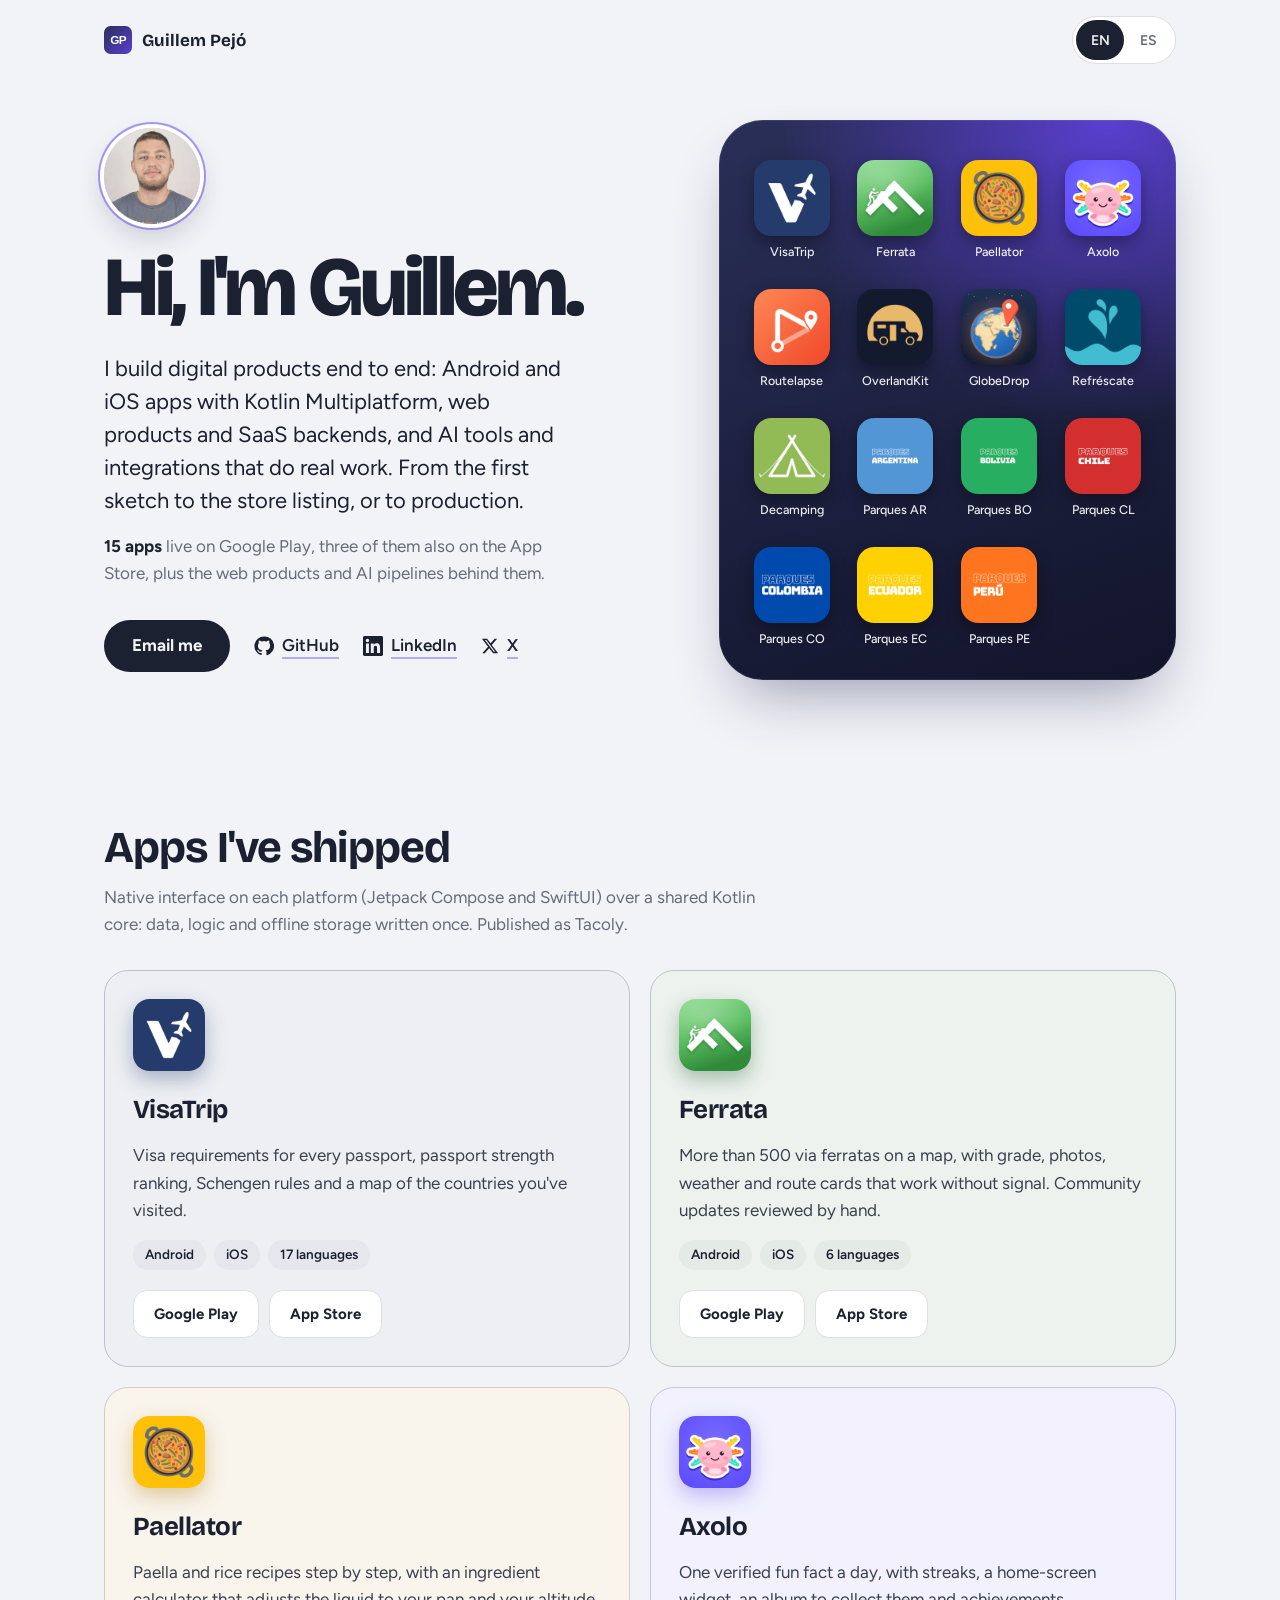
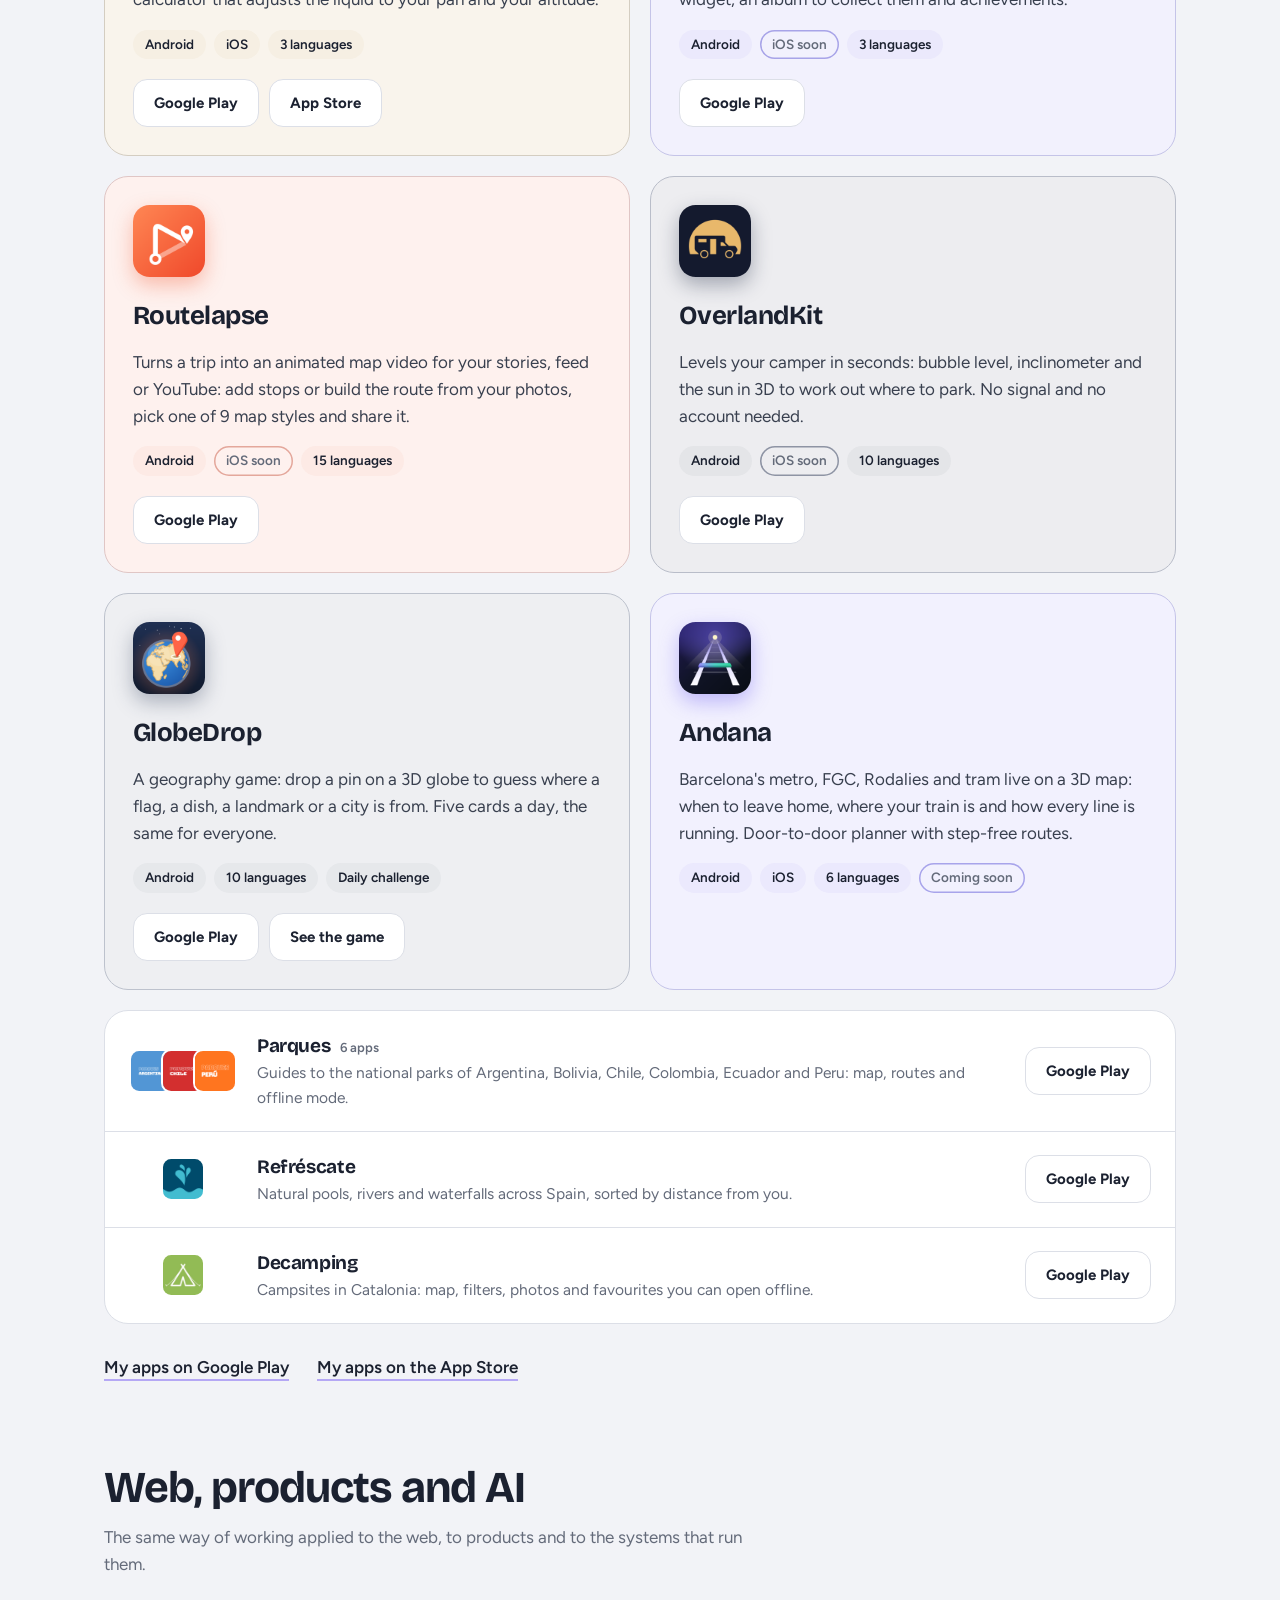
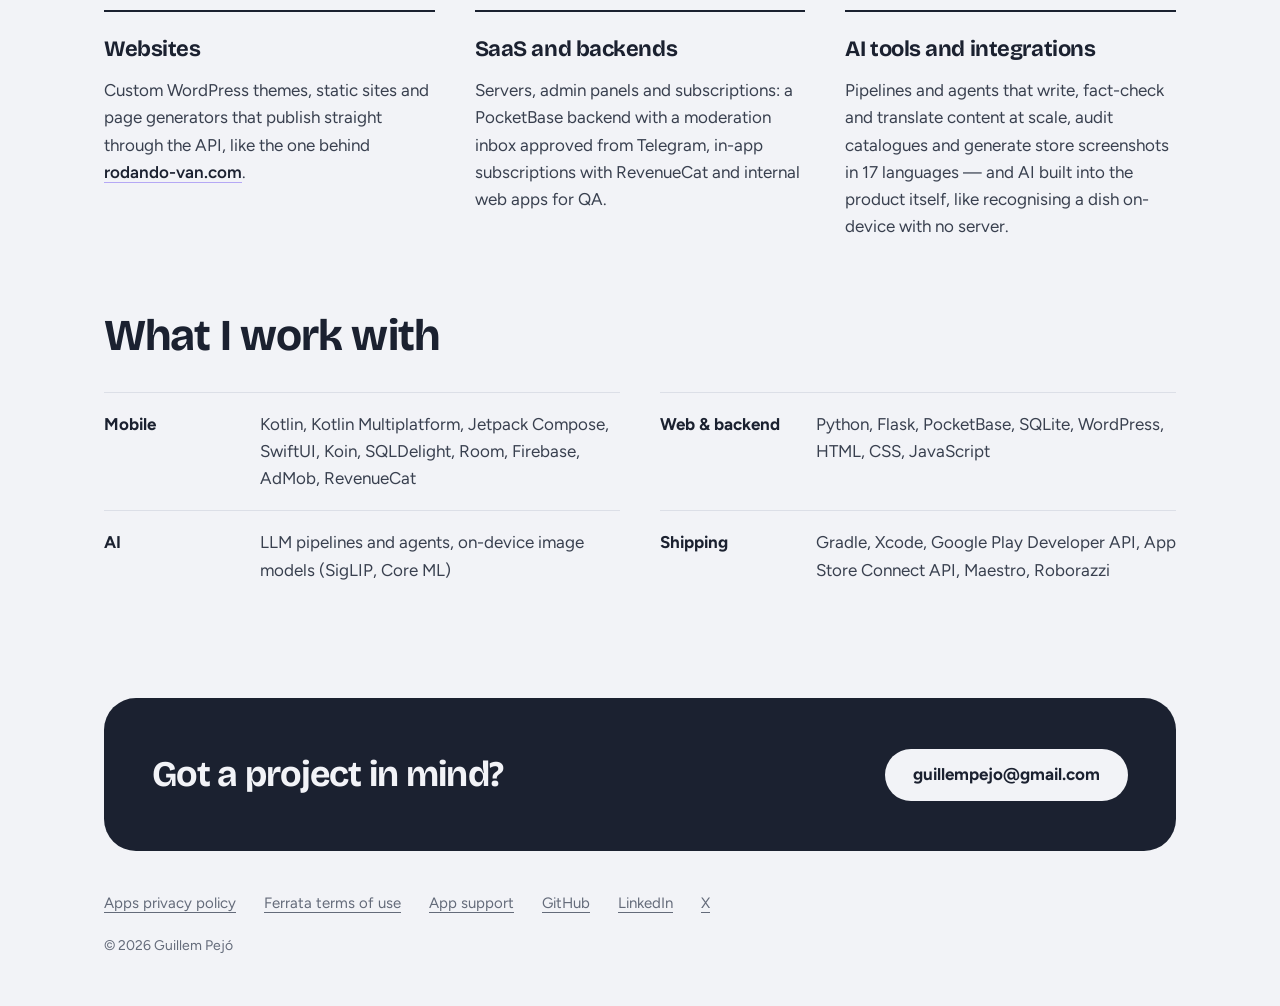
==== commit 99f4b0cd: "Posicionamiento: productos digitales, no solo apps El título, la descripción y la entrada decían «ha" ====
--- a/index.html
+++ b/index.html
@@ -3,11 +3,11 @@
 <head>
 <meta charset="utf-8">
 <meta name="viewport" content="width=device-width, initial-scale=1">
-<title>Guillem Pejó · Android & iOS apps</title>
-<meta name="description" content="Guillem Pejó makes Android and iOS apps with Kotlin Multiplatform, and builds websites, SaaS products and AI tools.">
+<title>Guillem Pejó · Apps, web products and AI tools</title>
+<meta name="description" content="Guillem Pejó builds digital products end to end: Android and iOS apps with Kotlin Multiplatform, web products and SaaS backends, and AI tools and integrations.">
 <meta name="author" content="Guillem Pejó">
-<meta property="og:title" content="Guillem Pejó · Android & iOS apps">
-<meta property="og:description" content="Indie developer: apps with Kotlin Multiplatform, websites, SaaS and AI tools.">
+<meta property="og:title" content="Guillem Pejó · Apps, web products and AI tools">
+<meta property="og:description" content="Digital products end to end: apps with Kotlin Multiplatform, web products, SaaS backends and AI tools and integrations.">
 <meta property="og:url" content="https://guillempejo.github.io/">
 <meta name="theme-color" content="#F2F3F7" media="(prefers-color-scheme: light)">
 <meta name="theme-color" content="#14161D" media="(prefers-color-scheme: dark)">
@@ -44,12 +44,12 @@
       <img class="hero__photo" src="img/guillem.jpg" alt="Guillem Pejó" width="96" height="96">
       <h1><span data-l="en">Hi, I'm Guillem.</span><span data-l="es">Hola, soy Guillem.</span></h1>
       <p class="hero__lead">
-        <span data-l="en">I make Android and iOS apps with Kotlin Multiplatform, from the first sketch to the store listing. I also build websites, SaaS products and AI tools.</span>
-        <span data-l="es">Hago apps para Android e iOS con Kotlin Multiplatform, desde el primer boceto hasta la ficha en la tienda. También hago webs, productos SaaS y herramientas con IA.</span>
+        <span data-l="en">I build digital products end to end: Android and iOS apps with Kotlin Multiplatform, web products and SaaS backends, and AI tools and integrations that do real work. From the first sketch to the store listing, or to production.</span>
+        <span data-l="es">Hago productos digitales de principio a fin: apps para Android e iOS con Kotlin Multiplatform, productos web y backends SaaS, y herramientas e integraciones con IA que hacen trabajo de verdad. Del primer boceto a la ficha en la tienda, o a producción.</span>
       </p>
       <p class="hero__facts">
-        <span data-l="en"><strong>15 apps</strong> live on Google Play, three of them also on the App Store.</span>
-        <span data-l="es"><strong>15 apps</strong> publicadas en Google Play, tres de ellas también en la App Store.</span>
+        <span data-l="en"><strong>15 apps</strong> live on Google Play, three of them also on the App Store, plus the web products and AI pipelines behind them.</span>
+        <span data-l="es"><strong>15 apps</strong> publicadas en Google Play, tres de ellas también en la App Store, y los productos web y los procesos con IA que hay detrás.</span>
       </p>
       <div class="hero__actions">
         <a class="btn" href="mailto:guillempejo@gmail.com"><span data-l="en">Email me</span><span data-l="es">Escríbeme</span></a>
@@ -249,10 +249,10 @@
 
   <section class="sec" id="beyond">
     <header class="sec__head">
-      <h2><span data-l="en">Beyond apps</span><span data-l="es">Más allá de las apps</span></h2>
+      <h2><span data-l="en">Web, products and AI</span><span data-l="es">Web, productos e IA</span></h2>
       <p>
-        <span data-l="en">The same way of working applied to the web, to products and to the tools behind them.</span>
-        <span data-l="es">La misma forma de trabajar, aplicada a la web, a los productos y a las herramientas que hay detrás.</span>
+        <span data-l="en">The same way of working applied to the web, to products and to the systems that run them.</span>
+        <span data-l="es">La misma forma de trabajar, aplicada a la web, a los productos y a los sistemas que los mueven.</span>
       </p>
     </header>
     <div class="beyond">
@@ -271,10 +271,10 @@
         </p>
       </div>
       <div>
-        <h3><span data-l="en">AI tools</span><span data-l="es">Herramientas con IA</span></h3>
-        <p>
-          <span data-l="en">Pipelines that write, fact-check and translate content at scale, audit catalogues, recognise dishes on-device and generate store screenshots in 17 languages.</span>
-          <span data-l="es">Procesos que redactan, verifican y traducen contenido a escala, auditan catálogos, reconocen platos dentro del móvil y generan capturas de tienda en 17 idiomas.</span>
+        <h3><span data-l="en">AI tools and integrations</span><span data-l="es">Herramientas e integraciones con IA</span></h3>
+        <p>
+          <span data-l="en">Pipelines and agents that write, fact-check and translate content at scale, audit catalogues and generate store screenshots in 17 languages — and AI built into the product itself, like recognising a dish on-device with no server.</span>
+          <span data-l="es">Procesos y agentes que redactan, verifican y traducen contenido a escala, auditan catálogos y generan capturas de tienda en 17 idiomas; e IA dentro del propio producto, como reconocer un plato en el móvil sin servidor.</span>
         </p>
       </div>
     </div>
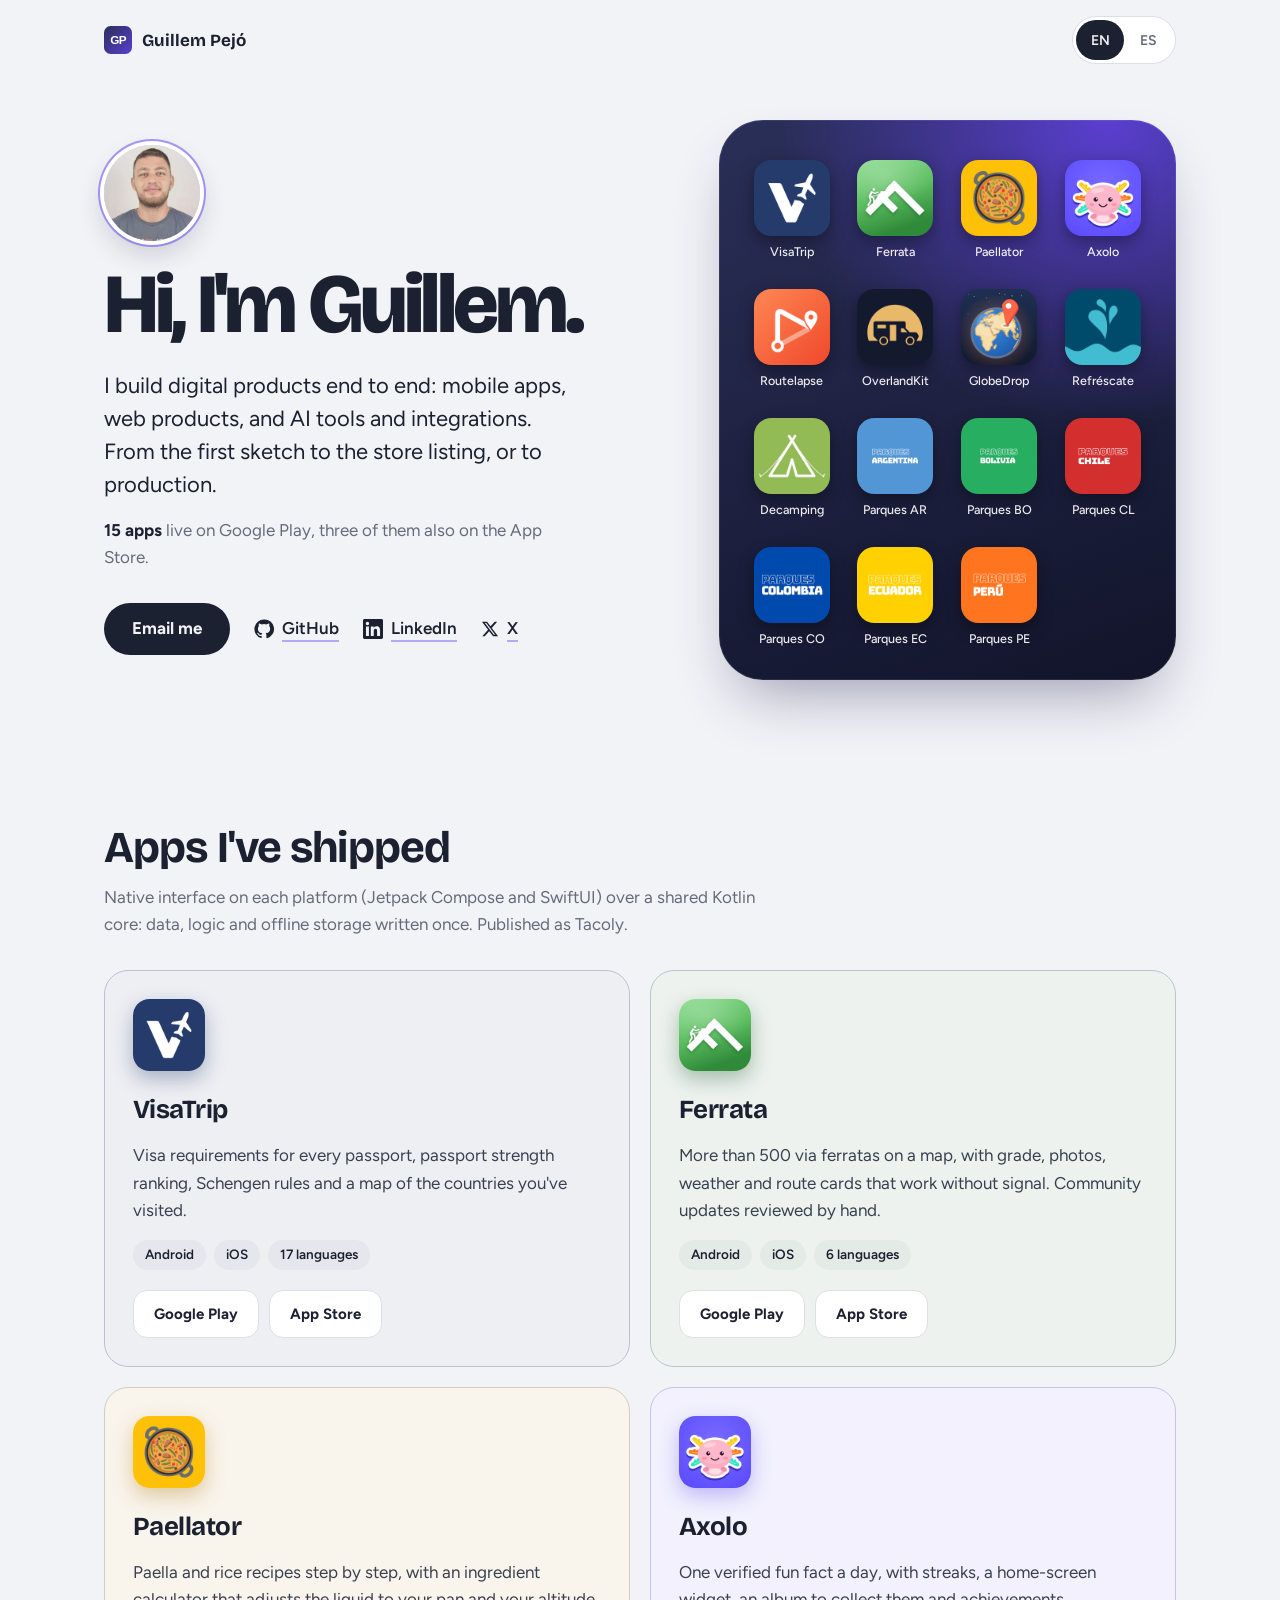
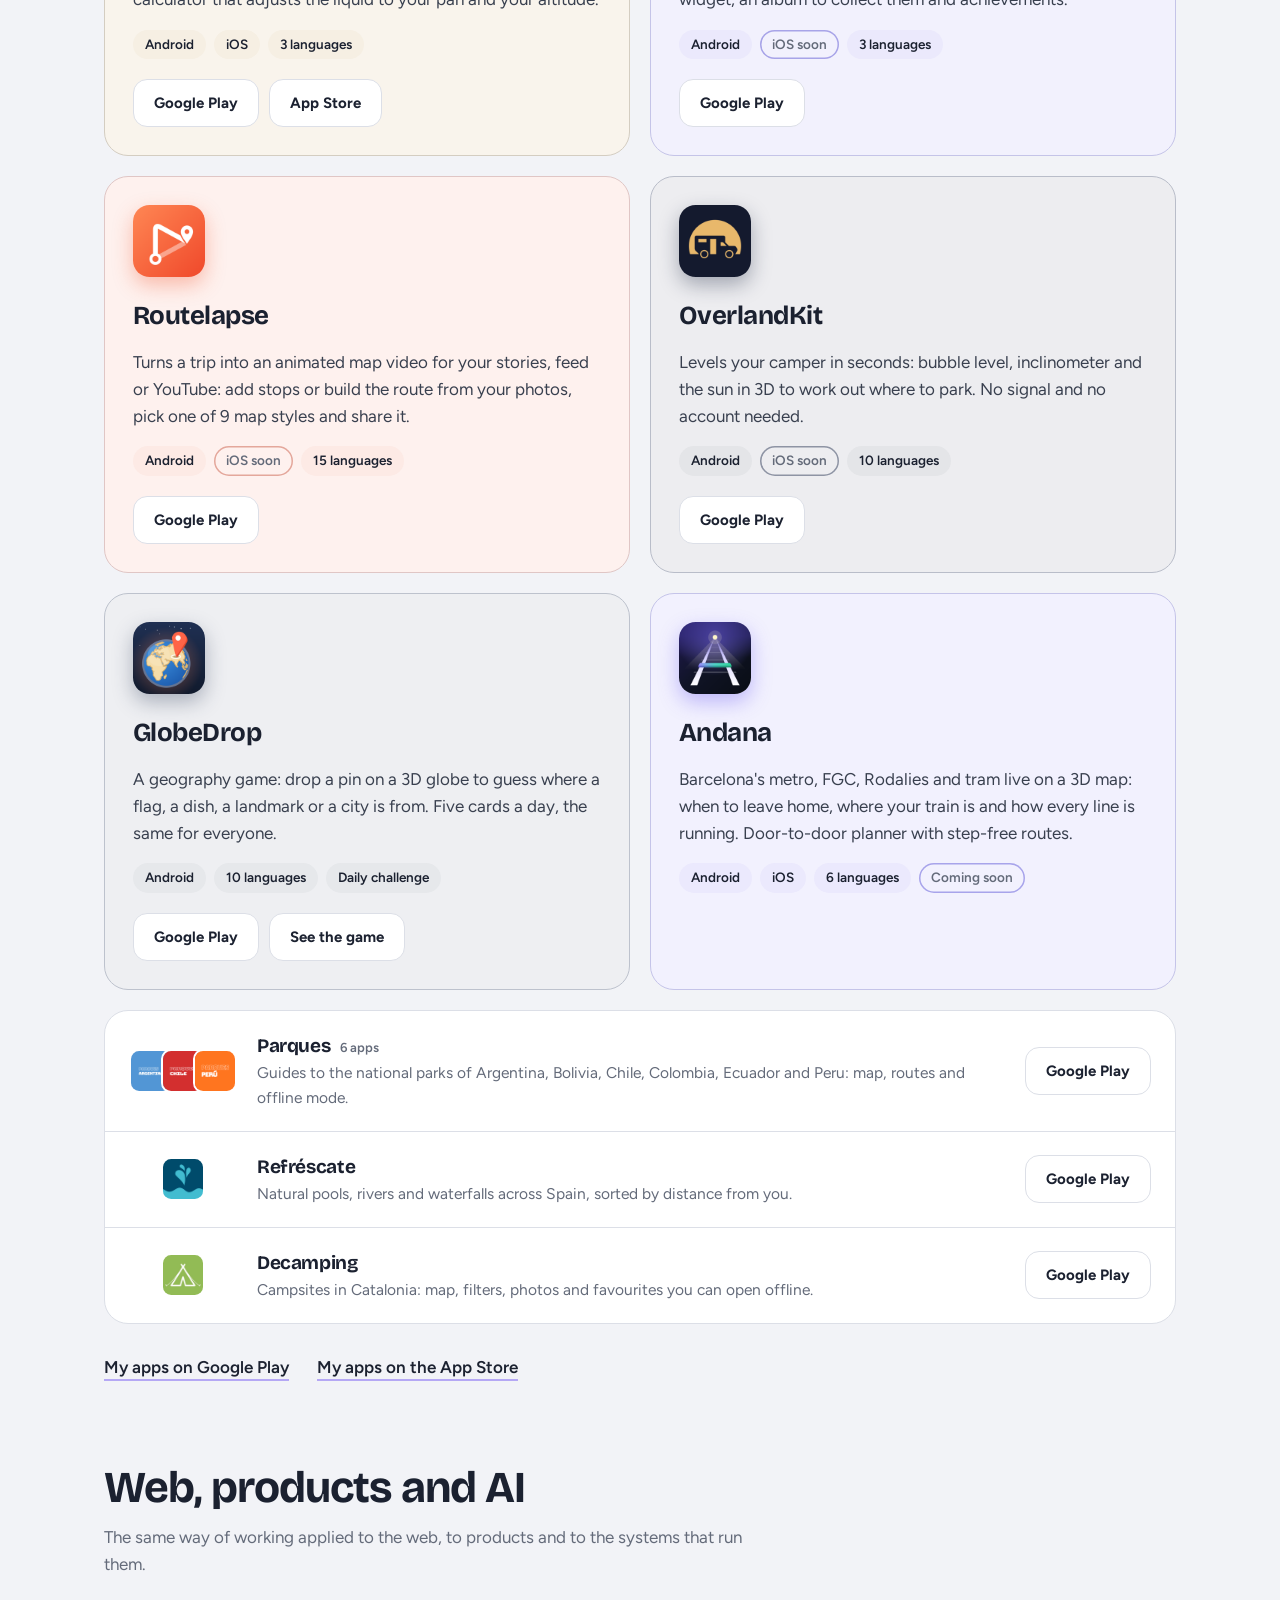
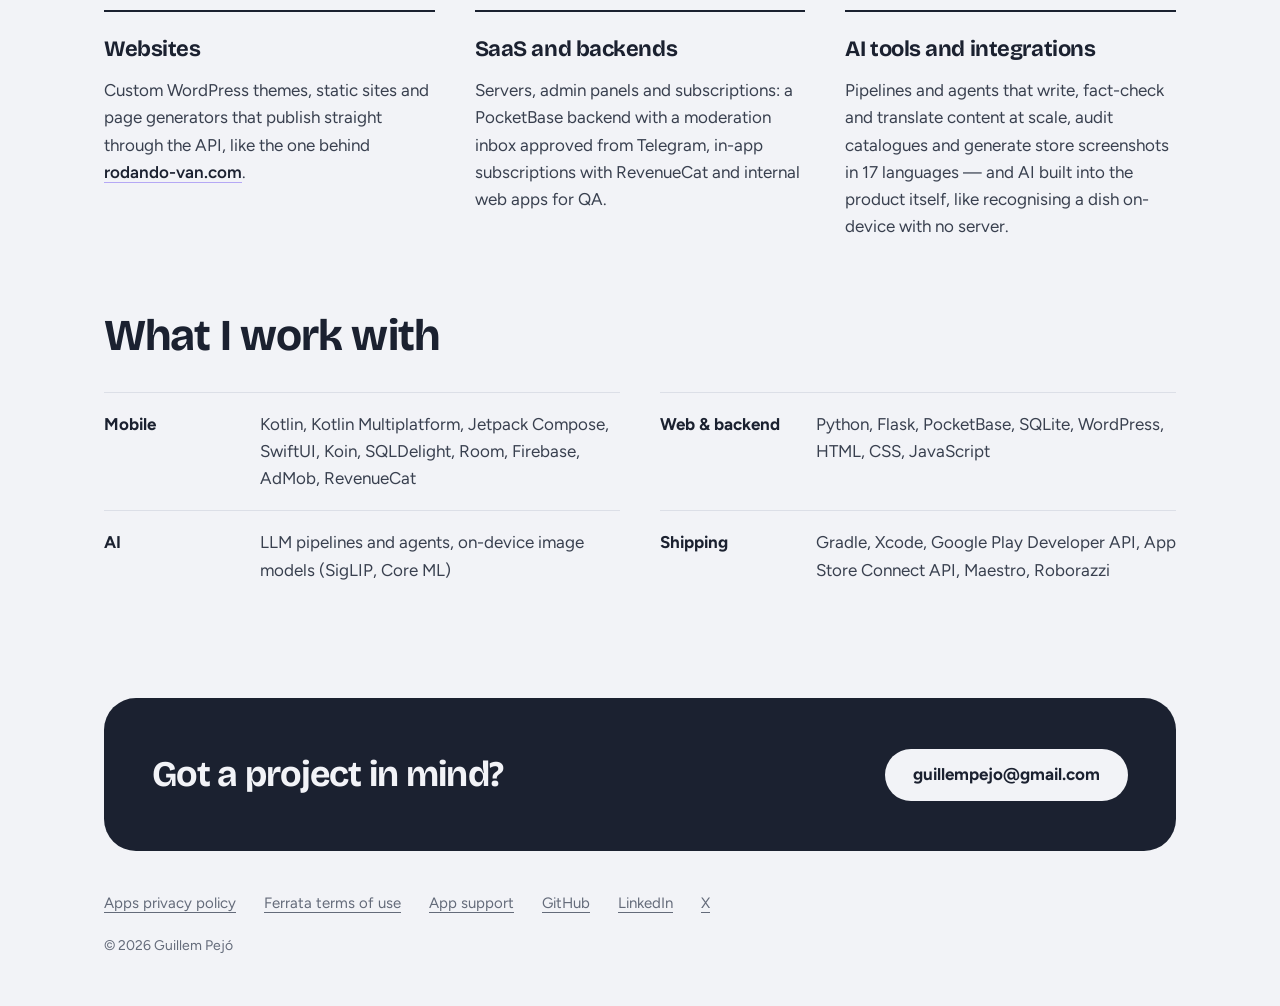
==== commit 53913927: "Entradilla más corta: fuera Kotlin Multiplatform y la coletilla de la cifra El stack ya está en la t" ====
--- a/index.html
+++ b/index.html
@@ -4,10 +4,10 @@
 <meta charset="utf-8">
 <meta name="viewport" content="width=device-width, initial-scale=1">
 <title>Guillem Pejó · Apps, web products and AI tools</title>
-<meta name="description" content="Guillem Pejó builds digital products end to end: Android and iOS apps with Kotlin Multiplatform, web products and SaaS backends, and AI tools and integrations.">
+<meta name="description" content="Guillem Pejó builds digital products end to end: mobile apps, web products, and AI tools and integrations.">
 <meta name="author" content="Guillem Pejó">
 <meta property="og:title" content="Guillem Pejó · Apps, web products and AI tools">
-<meta property="og:description" content="Digital products end to end: apps with Kotlin Multiplatform, web products, SaaS backends and AI tools and integrations.">
+<meta property="og:description" content="Digital products end to end: mobile apps, web products, and AI tools and integrations.">
 <meta property="og:url" content="https://guillempejo.github.io/">
 <meta name="theme-color" content="#F2F3F7" media="(prefers-color-scheme: light)">
 <meta name="theme-color" content="#14161D" media="(prefers-color-scheme: dark)">
@@ -44,12 +44,12 @@
       <img class="hero__photo" src="img/guillem.jpg" alt="Guillem Pejó" width="96" height="96">
       <h1><span data-l="en">Hi, I'm Guillem.</span><span data-l="es">Hola, soy Guillem.</span></h1>
       <p class="hero__lead">
-        <span data-l="en">I build digital products end to end: Android and iOS apps with Kotlin Multiplatform, web products and SaaS backends, and AI tools and integrations that do real work. From the first sketch to the store listing, or to production.</span>
-        <span data-l="es">Hago productos digitales de principio a fin: apps para Android e iOS con Kotlin Multiplatform, productos web y backends SaaS, y herramientas e integraciones con IA que hacen trabajo de verdad. Del primer boceto a la ficha en la tienda, o a producción.</span>
+        <span data-l="en">I build digital products end to end: mobile apps, web products, and AI tools and integrations. From the first sketch to the store listing, or to production.</span>
+        <span data-l="es">Hago productos digitales de principio a fin: apps móviles, productos web y herramientas e integraciones con IA. Del primer boceto a la ficha en la tienda, o a producción.</span>
       </p>
       <p class="hero__facts">
-        <span data-l="en"><strong>15 apps</strong> live on Google Play, three of them also on the App Store, plus the web products and AI pipelines behind them.</span>
-        <span data-l="es"><strong>15 apps</strong> publicadas en Google Play, tres de ellas también en la App Store, y los productos web y los procesos con IA que hay detrás.</span>
+        <span data-l="en"><strong>15 apps</strong> live on Google Play, three of them also on the App Store.</span>
+        <span data-l="es"><strong>15 apps</strong> publicadas en Google Play, tres de ellas también en la App Store.</span>
       </p>
       <div class="hero__actions">
         <a class="btn" href="mailto:guillempejo@gmail.com"><span data-l="en">Email me</span><span data-l="es">Escríbeme</span></a>
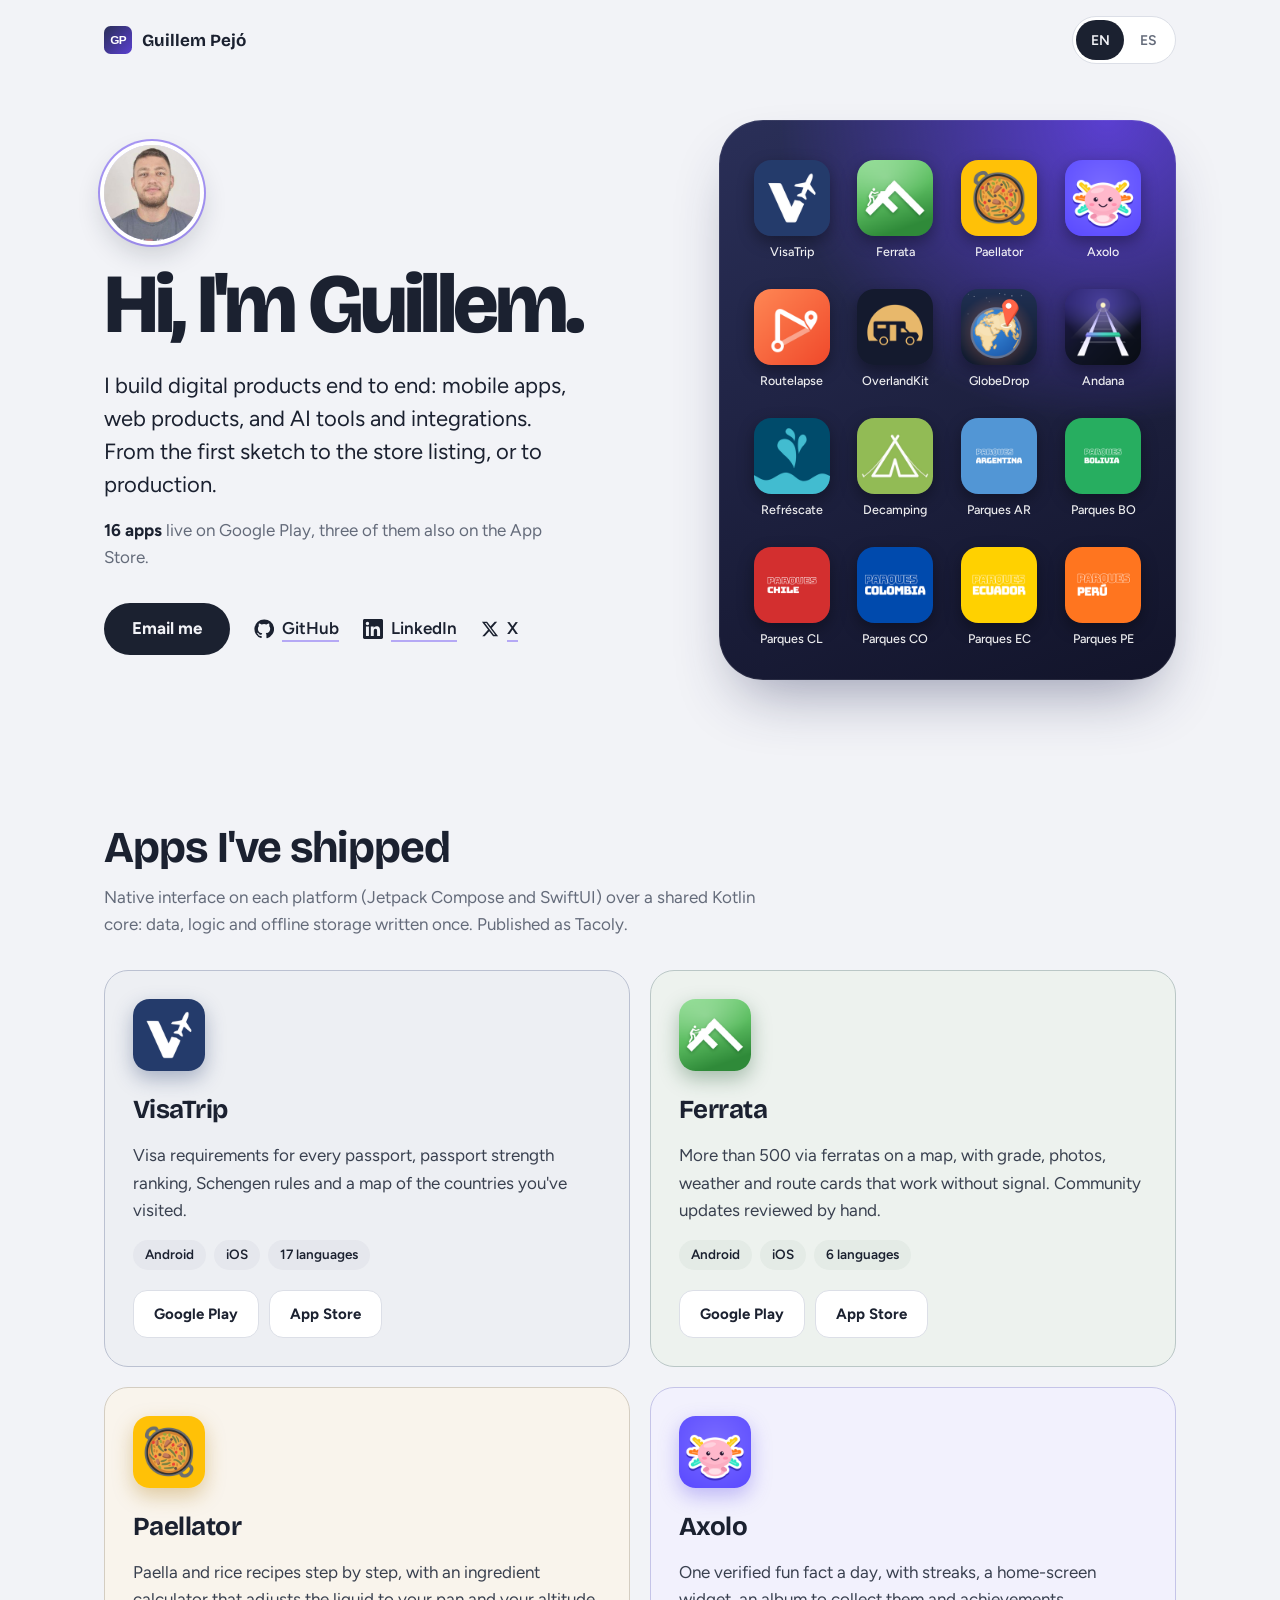
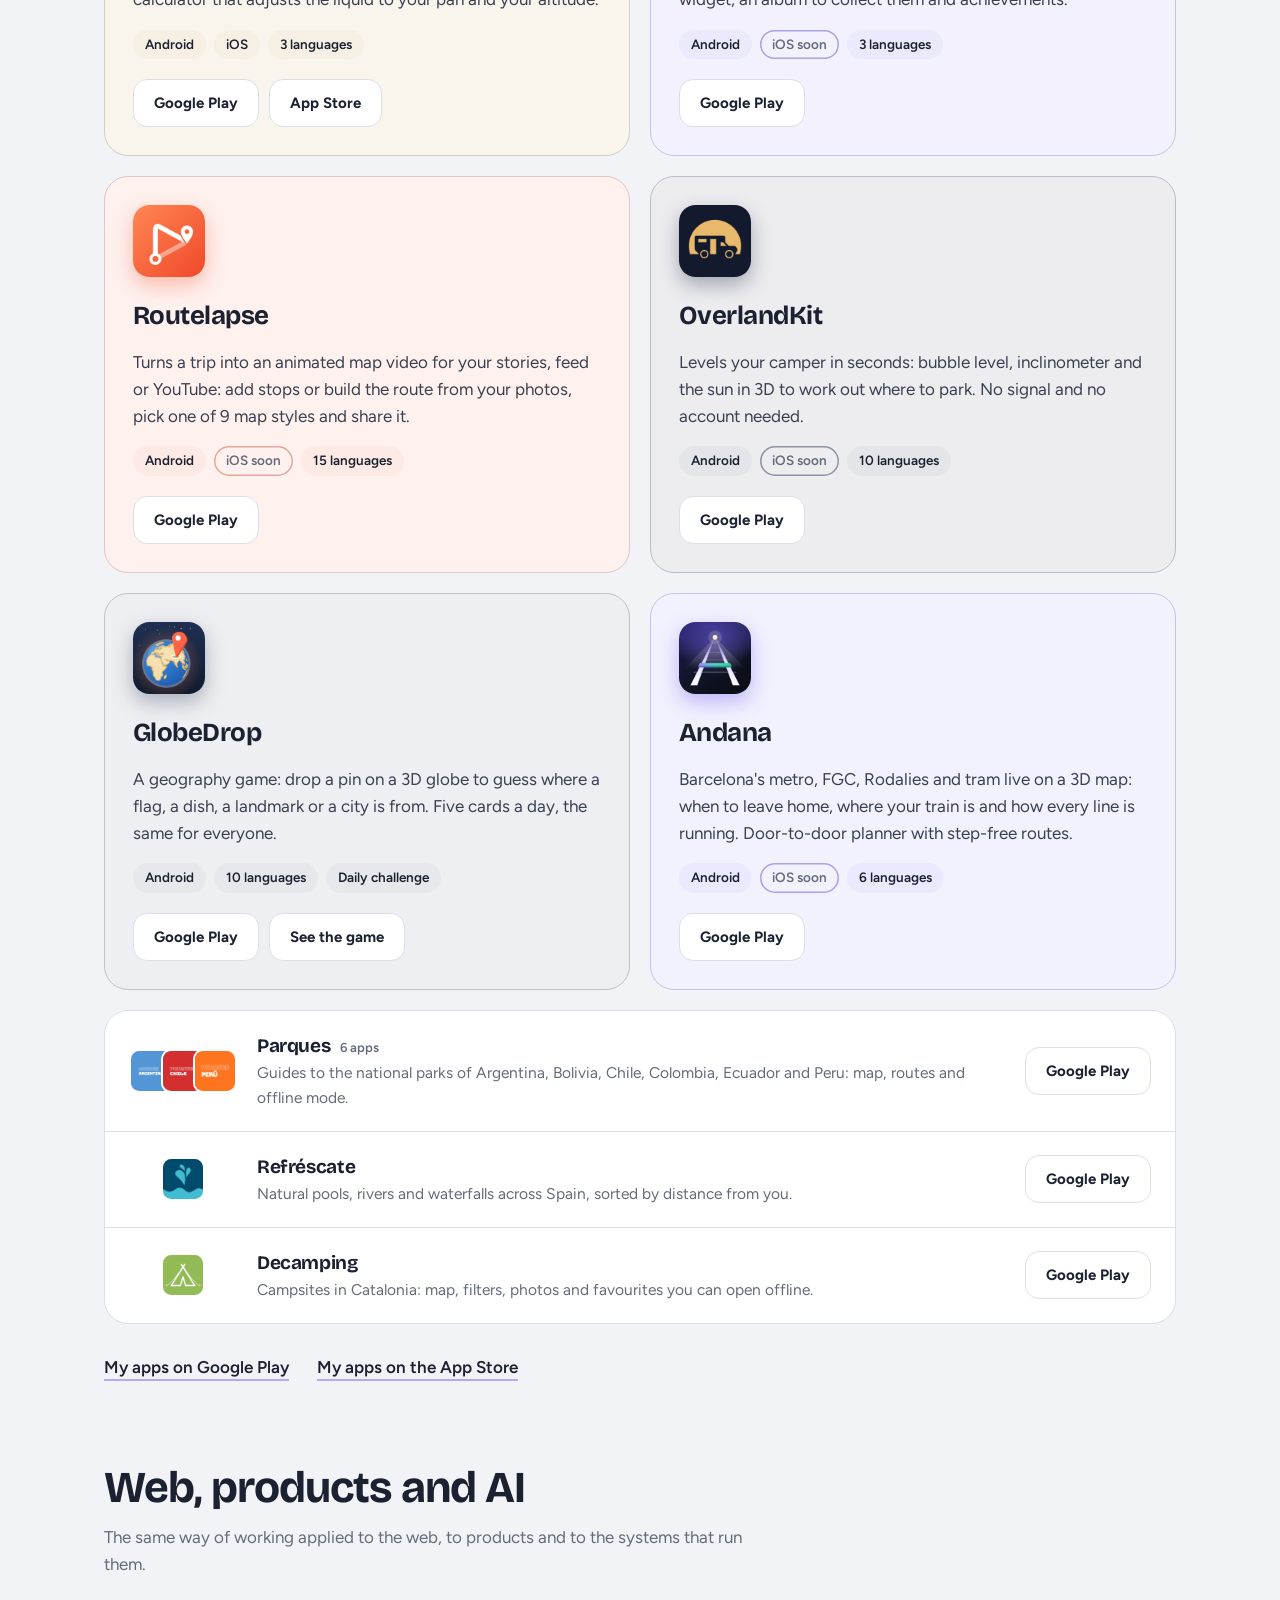
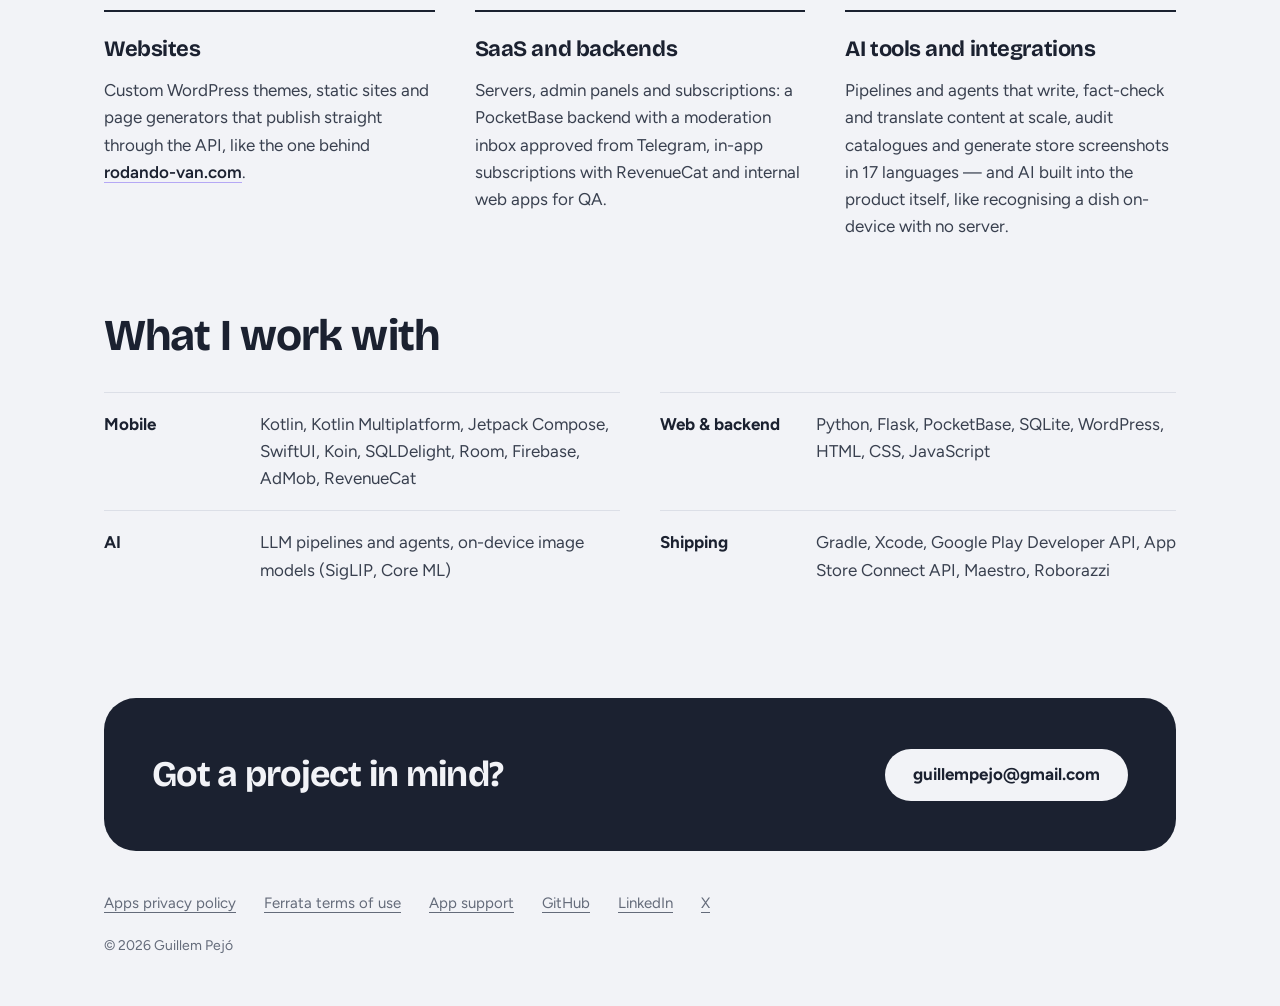
==== commit e28a8813: "Andana publicada en Google Play: icono en la pantalla de inicio, enlace y 16 apps" ====
--- a/index.html
+++ b/index.html
@@ -48,8 +48,8 @@
         <span data-l="es">Hago productos digitales de principio a fin: apps móviles, productos web y herramientas e integraciones con IA. Del primer boceto a la ficha en la tienda, o a producción.</span>
       </p>
       <p class="hero__facts">
-        <span data-l="en"><strong>15 apps</strong> live on Google Play, three of them also on the App Store.</span>
-        <span data-l="es"><strong>15 apps</strong> publicadas en Google Play, tres de ellas también en la App Store.</span>
+        <span data-l="en"><strong>16 apps</strong> live on Google Play, three of them also on the App Store.</span>
+        <span data-l="es"><strong>16 apps</strong> publicadas en Google Play, tres de ellas también en la App Store.</span>
       </p>
       <div class="hero__actions">
         <a class="btn" href="mailto:guillempejo@gmail.com"><span data-l="en">Email me</span><span data-l="es">Escríbeme</span></a>
@@ -65,7 +65,7 @@
       </div>
     </div>
 
-    <!-- La pantalla de inicio con las 15 apps publicadas: el único momento animado de la página -->
+    <!-- La pantalla de inicio con las 16 apps publicadas: el único momento animado de la página -->
     <nav class="home" aria-label="Published apps">
       <ul>
         <li><a href="#visatrip"><img src="img/apps/visatrip.png" alt="" width="96" height="96"><span>VisaTrip</span></a></li>
@@ -75,6 +75,7 @@
         <li><a href="#routelapse"><img src="img/apps/routelapse.png" alt="" width="96" height="96"><span>Routelapse</span></a></li>
         <li><a href="#overlandkit"><img src="img/apps/overlandkit.png" alt="" width="96" height="96"><span>OverlandKit</span></a></li>
         <li><a href="#globedrop"><img src="img/apps/globedrop.png" alt="" width="96" height="96"><span>GlobeDrop</span></a></li>
+        <li><a href="#andana"><img src="img/apps/andana.png" alt="" width="96" height="96"><span>Andana</span></a></li>
         <li><a href="#refrescate"><img src="img/apps/refrescate.png" alt="" width="96" height="96"><span>Refréscate</span></a></li>
         <li><a href="#decamping"><img src="img/apps/decamping.png" alt="" width="96" height="96"><span>Decamping</span></a></li>
         <li><a href="#parques"><img src="img/apps/parques-ar.png" alt="" width="96" height="96"><span>Parques AR</span></a></li>
@@ -106,8 +107,8 @@
         </p>
         <ul class="chips"><li>Android</li><li>iOS</li><li><span data-l="en">17 languages</span><span data-l="es">17 idiomas</span></li></ul>
         <div class="stores">
-          <a class="store" href="https://play.google.com/store/apps/details?id=com.tacoly.visatrip">Google Play</a>
-          <a class="store" href="https://apps.apple.com/app/id6815483578">App Store</a>
+          <a class="store" href="https://play.google.com/store/apps/details?id=com.tacoly.visatrip&amp;utm_source=guillempejo.github.io&amp;utm_medium=web&amp;utm_campaign=portada">Google Play</a>
+          <a class="store" href="https://apps.apple.com/app/id6815483578?pt=129505033&amp;ct=github-io&amp;mt=8">App Store</a>
         </div>
       </article>
 
@@ -120,8 +121,8 @@
         </p>
         <ul class="chips"><li>Android</li><li>iOS</li><li><span data-l="en">6 languages</span><span data-l="es">6 idiomas</span></li></ul>
         <div class="stores">
-          <a class="store" href="https://play.google.com/store/apps/details?id=com.tacoly.ferrata">Google Play</a>
-          <a class="store" href="https://apps.apple.com/app/id6815478407">App Store</a>
+          <a class="store" href="https://play.google.com/store/apps/details?id=com.tacoly.ferrata&amp;utm_source=guillempejo.github.io&amp;utm_medium=web&amp;utm_campaign=portada">Google Play</a>
+          <a class="store" href="https://apps.apple.com/app/id6815478407?pt=129505033&amp;ct=github-io&amp;mt=8">App Store</a>
         </div>
       </article>
 
@@ -134,8 +135,8 @@
         </p>
         <ul class="chips"><li>Android</li><li>iOS</li><li><span data-l="en">3 languages</span><span data-l="es">3 idiomas</span></li></ul>
         <div class="stores">
-          <a class="store" href="https://play.google.com/store/apps/details?id=com.tacoly.paellator">Google Play</a>
-          <a class="store" href="https://apps.apple.com/app/id6815477047">App Store</a>
+          <a class="store" href="https://play.google.com/store/apps/details?id=com.tacoly.paellator&amp;utm_source=guillempejo.github.io&amp;utm_medium=web&amp;utm_campaign=portada">Google Play</a>
+          <a class="store" href="https://apps.apple.com/app/id6815477047?pt=129505033&amp;ct=github-io&amp;mt=8">App Store</a>
         </div>
       </article>
 
@@ -148,7 +149,7 @@
         </p>
         <ul class="chips"><li>Android</li><li class="chips__soon"><span data-l="en">iOS soon</span><span data-l="es">iOS pronto</span></li><li><span data-l="en">3 languages</span><span data-l="es">3 idiomas</span></li></ul>
         <div class="stores">
-          <a class="store" href="https://play.google.com/store/apps/details?id=com.tacoly.axolo">Google Play</a>
+          <a class="store" href="https://play.google.com/store/apps/details?id=com.tacoly.axolo&amp;utm_source=guillempejo.github.io&amp;utm_medium=web&amp;utm_campaign=portada">Google Play</a>
         </div>
       </article>
 
@@ -161,7 +162,7 @@
         </p>
         <ul class="chips"><li>Android</li><li class="chips__soon"><span data-l="en">iOS soon</span><span data-l="es">iOS pronto</span></li><li><span data-l="en">15 languages</span><span data-l="es">15 idiomas</span></li></ul>
         <div class="stores">
-          <a class="store" href="https://play.google.com/store/apps/details?id=com.tacoly.routelapse">Google Play</a>
+          <a class="store" href="https://play.google.com/store/apps/details?id=com.tacoly.routelapse&amp;utm_source=guillempejo.github.io&amp;utm_medium=web&amp;utm_campaign=portada">Google Play</a>
         </div>
       </article>
 
@@ -174,7 +175,7 @@
         </p>
         <ul class="chips"><li>Android</li><li class="chips__soon"><span data-l="en">iOS soon</span><span data-l="es">iOS pronto</span></li><li><span data-l="en">10 languages</span><span data-l="es">10 idiomas</span></li></ul>
         <div class="stores">
-          <a class="store" href="https://play.google.com/store/apps/details?id=com.tacoly.overlandkit">Google Play</a>
+          <a class="store" href="https://play.google.com/store/apps/details?id=com.tacoly.overlandkit&amp;utm_source=guillempejo.github.io&amp;utm_medium=web&amp;utm_campaign=portada">Google Play</a>
         </div>
       </article>
 
@@ -187,13 +188,12 @@
         </p>
         <ul class="chips"><li>Android</li><li><span data-l="en">10 languages</span><span data-l="es">10 idiomas</span></li><li><span data-l="en">Daily challenge</span><span data-l="es">Reto diario</span></li></ul>
         <div class="stores">
-          <a class="store" href="https://play.google.com/store/apps/details?id=com.tacoly.globedrop">Google Play</a>
+          <a class="store" href="https://play.google.com/store/apps/details?id=com.tacoly.globedrop&amp;utm_source=guillempejo.github.io&amp;utm_medium=web&amp;utm_campaign=portada">Google Play</a>
           <a class="store" href="globedrop/"><span data-l="en">See the game</span><span data-l="es">Ver el juego</span></a>
         </div>
       </article>
 
-      <!-- Andana: la release de producción está completa, pero su ficha de Play todavía no es pública (28-oct-2026).
-           Al verse: quitar el chip «Coming soon», poner los enlaces de tienda y sumarla a la pantalla de inicio y a la cifra de apps -->
+      <!-- Andana: publicada en Google Play el 5-nov-2026; iOS en revisión de Apple. Al aprobarse, cambiar «iOS pronto» por el enlace de App Store -->
       <article class="app" id="andana" style="--c:#5B4BF0">
         <img class="app__icon" src="img/apps/andana.png" alt="" width="72" height="72">
         <h3>Andana</h3>
@@ -201,7 +201,10 @@
           <span data-l="en">Barcelona's metro, FGC, Rodalies and tram live on a 3D map: when to leave home, where your train is and how every line is running. Door-to-door planner with step-free routes.</span>
           <span data-l="es">El metro, FGC, Rodalies y el tram de Barcelona en directo en un mapa 3D: cuándo salir de casa, dónde está tu tren y cómo va cada línea. Planificador puerta a puerta con rutas accesibles.</span>
         </p>
-        <ul class="chips"><li>Android</li><li>iOS</li><li><span data-l="en">6 languages</span><span data-l="es">6 idiomas</span></li><li class="chips__soon"><span data-l="en">Coming soon</span><span data-l="es">Próximamente</span></li></ul>
+        <ul class="chips"><li>Android</li><li class="chips__soon"><span data-l="en">iOS soon</span><span data-l="es">iOS pronto</span></li><li><span data-l="en">6 languages</span><span data-l="es">6 idiomas</span></li></ul>
+        <div class="stores">
+          <a class="store" href="https://play.google.com/store/apps/details?id=com.tacoly.andana&amp;utm_source=guillempejo.github.io&amp;utm_medium=web&amp;utm_campaign=portada">Google Play</a>
+        </div>
       </article>
     </div>
 
@@ -215,7 +218,7 @@
             <span data-l="es">Guías de los parques nacionales de Argentina, Bolivia, Chile, Colombia, Ecuador y Perú: mapa, rutas y modo sin conexión.</span>
           </p>
         </div>
-        <a class="store" href="https://play.google.com/store/apps/dev?id=5014608691159905150">Google Play</a>
+        <a class="store" href="https://play.google.com/store/apps/dev?id=5014608691159905150&amp;utm_source=guillempejo.github.io&amp;utm_medium=web&amp;utm_campaign=portada">Google Play</a>
       </li>
       <li id="refrescate">
         <span class="more__icons" aria-hidden="true"><img src="img/apps/refrescate.png" alt="" width="40" height="40"></span>
@@ -226,7 +229,7 @@
             <span data-l="es">Piscinas naturales, pozas, ríos y cascadas de toda España, ordenadas por cercanía.</span>
           </p>
         </div>
-        <a class="store" href="https://play.google.com/store/apps/details?id=com.tacoly.refrescat">Google Play</a>
+        <a class="store" href="https://play.google.com/store/apps/details?id=com.tacoly.refrescat&amp;utm_source=guillempejo.github.io&amp;utm_medium=web&amp;utm_campaign=portada">Google Play</a>
       </li>
       <li id="decamping">
         <span class="more__icons" aria-hidden="true"><img src="img/apps/decamping.png" alt="" width="40" height="40"></span>
@@ -237,12 +240,12 @@
             <span data-l="es">Campings de Cataluña: mapa, filtros, fotos y favoritos que se abren sin conexión.</span>
           </p>
         </div>
-        <a class="store" href="https://play.google.com/store/apps/details?id=com.tacoly.decamping">Google Play</a>
+        <a class="store" href="https://play.google.com/store/apps/details?id=com.tacoly.decamping&amp;utm_source=guillempejo.github.io&amp;utm_medium=web&amp;utm_campaign=portada">Google Play</a>
       </li>
     </ul>
 
     <p class="sec__links">
-      <a class="ext" href="https://play.google.com/store/apps/dev?id=5014608691159905150"><span data-l="en">My apps on Google Play</span><span data-l="es">Mis apps en Google Play</span></a>
+      <a class="ext" href="https://play.google.com/store/apps/dev?id=5014608691159905150&amp;utm_source=guillempejo.github.io&amp;utm_medium=web&amp;utm_campaign=portada"><span data-l="en">My apps on Google Play</span><span data-l="es">Mis apps en Google Play</span></a>
       <a class="ext" href="https://apps.apple.com/developer/id6815477049"><span data-l="en">My apps on the App Store</span><span data-l="es">Mis apps en la App Store</span></a>
     </p>
   </section>
--- a/css/site.css
+++ b/css/site.css
@@ -65,7 +65,7 @@
 .home li:nth-child(4) { animation-delay: .28s } .home li:nth-child(5) { animation-delay: .34s } .home li:nth-child(6) { animation-delay: .40s }
 .home li:nth-child(7) { animation-delay: .46s } .home li:nth-child(8) { animation-delay: .52s } .home li:nth-child(9) { animation-delay: .58s }
 .home li:nth-child(10) { animation-delay: .64s } .home li:nth-child(11) { animation-delay: .70s } .home li:nth-child(12) { animation-delay: .76s }
-.home li:nth-child(13) { animation-delay: .82s } .home li:nth-child(14) { animation-delay: .88s } .home li:nth-child(15) { animation-delay: .94s }
+.home li:nth-child(13) { animation-delay: .82s } .home li:nth-child(14) { animation-delay: .88s } .home li:nth-child(15) { animation-delay: .94s } .home li:nth-child(16) { animation-delay: 1.00s }
 @keyframes install { from { opacity: 0; transform: scale(.55); } }
 
 /* ---------- Secciones ---------- */
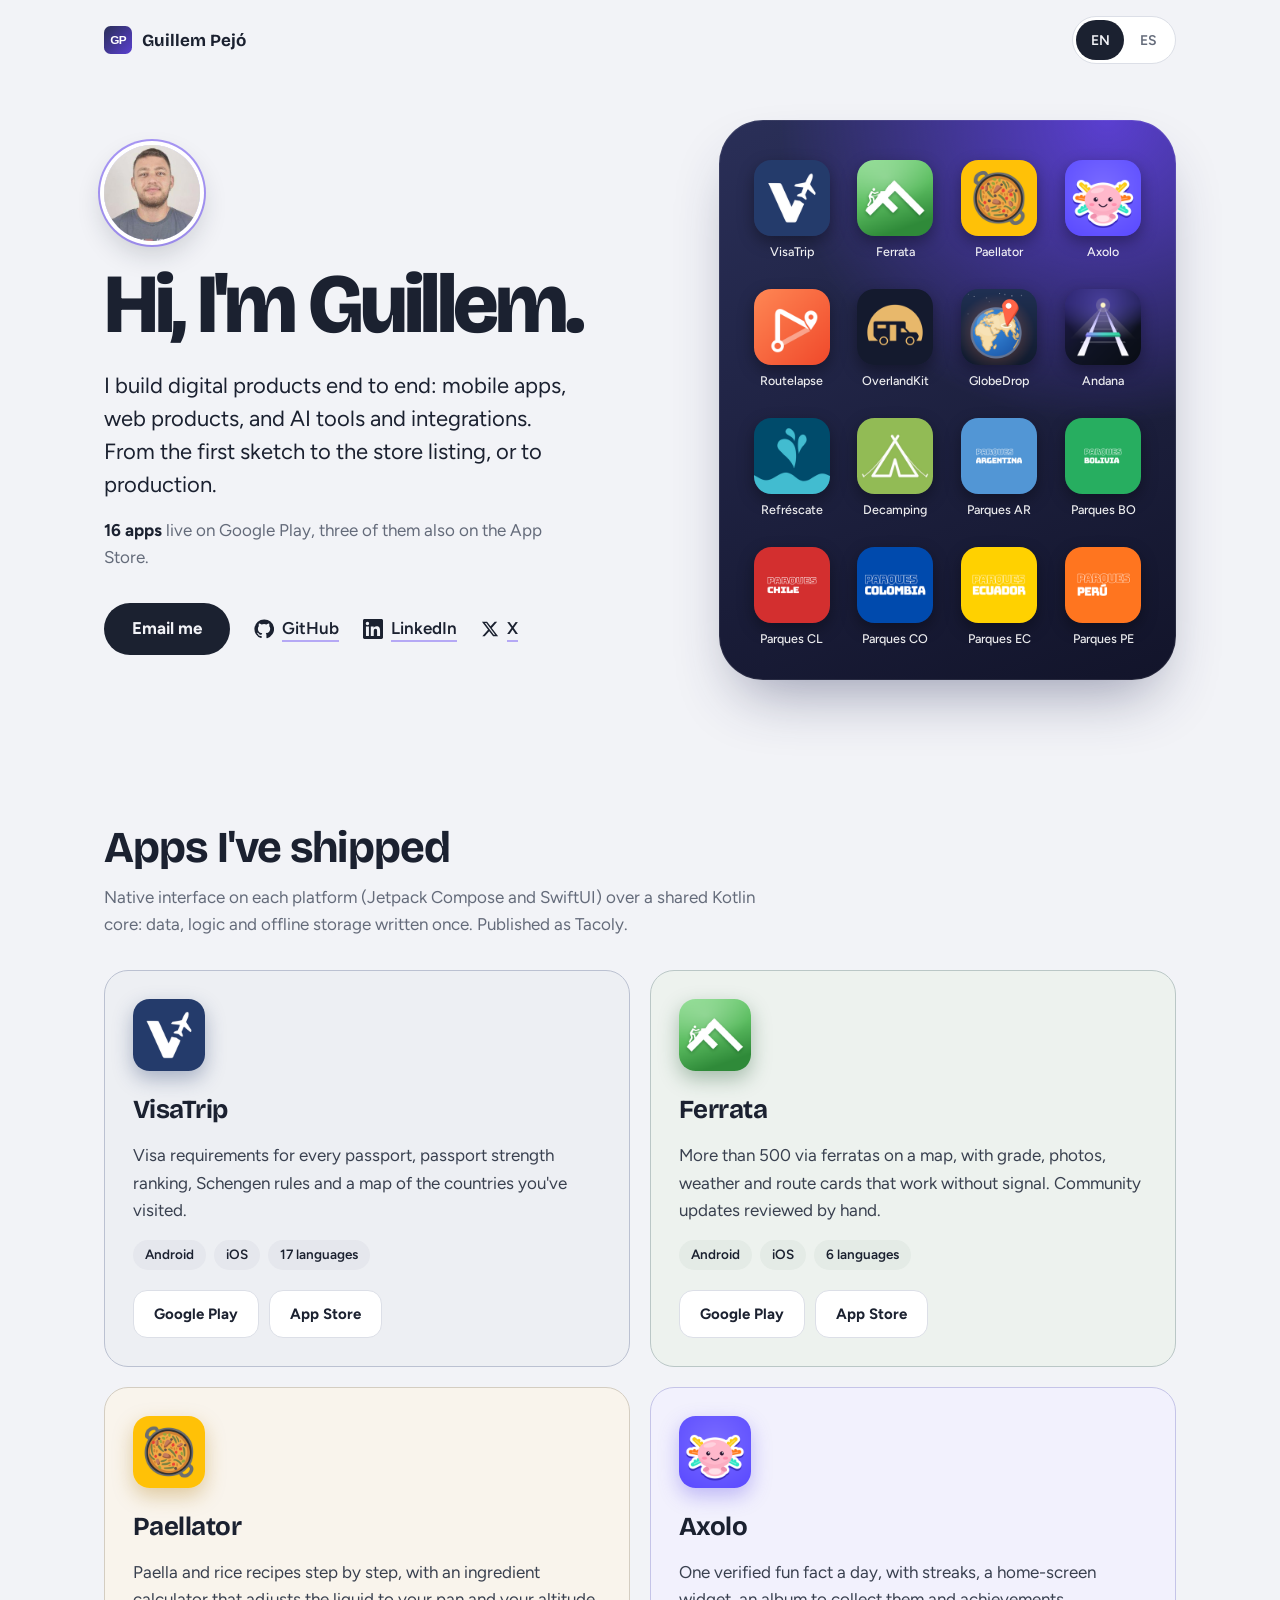
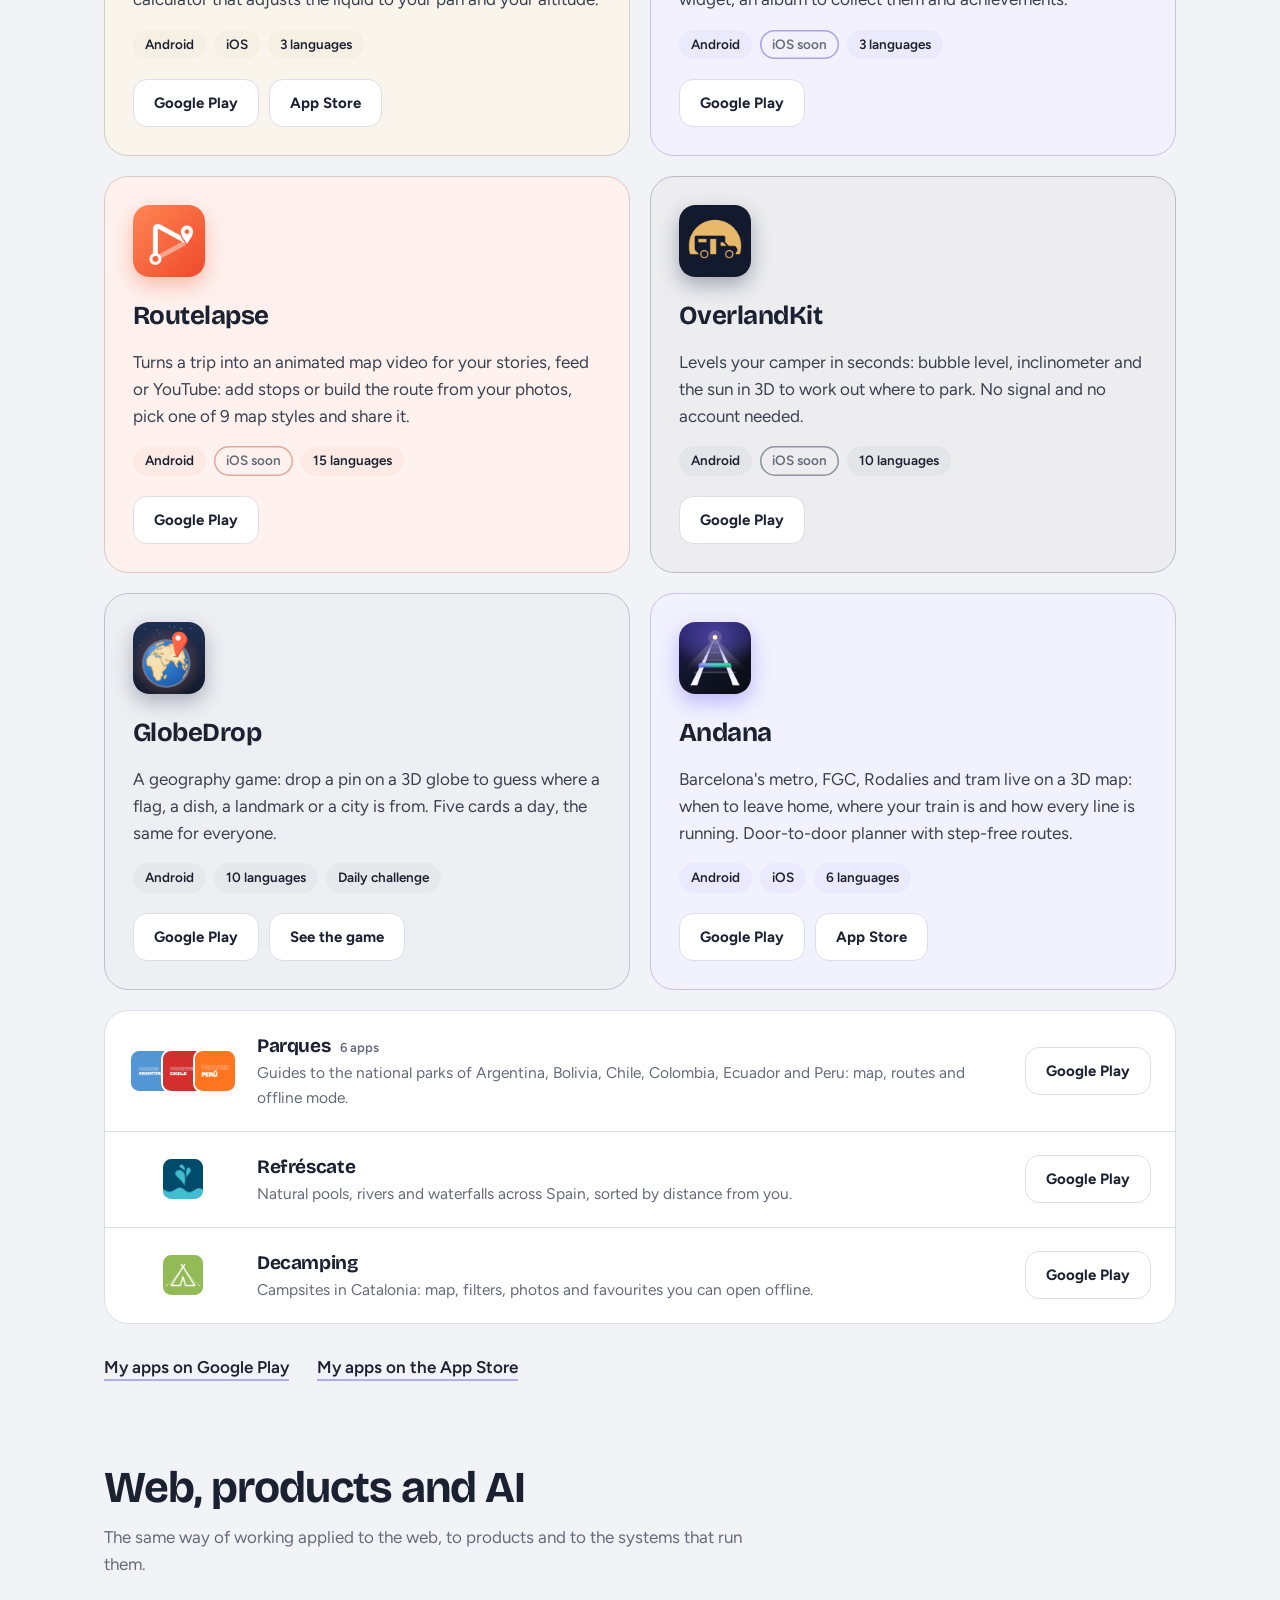
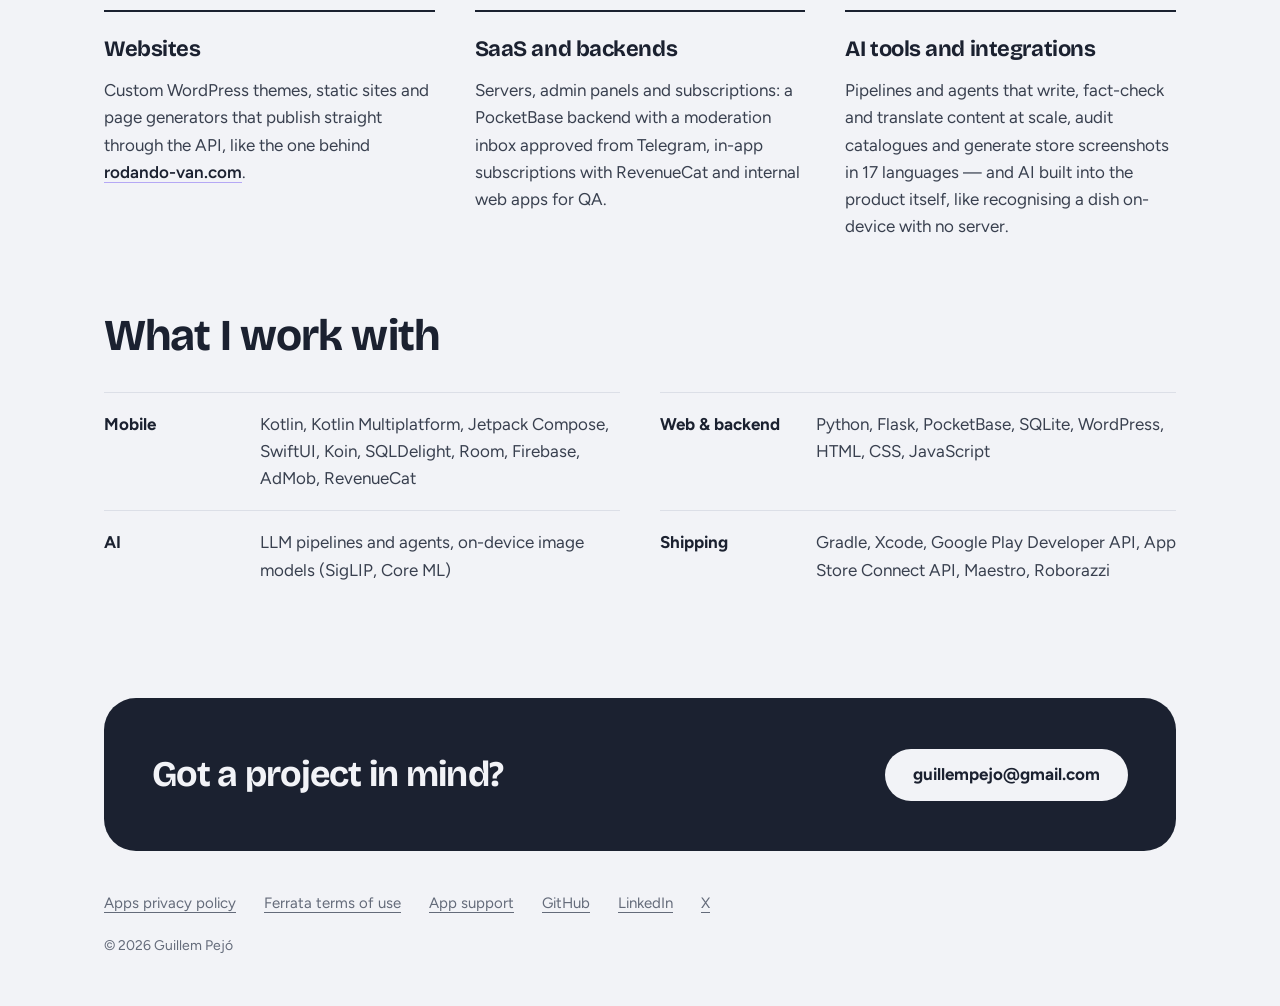
==== commit f07cccff: "Andana: ya en App Store (aprobada el 22-nov-2026): chip iOS y botón con enlace" ====
--- a/index.html
+++ b/index.html
@@ -193,7 +193,7 @@
         </div>
       </article>
 
-      <!-- Andana: publicada en Google Play el 5-nov-2026; iOS en revisión de Apple. Al aprobarse, cambiar «iOS pronto» por el enlace de App Store -->
+      <!-- Andana: Google Play el 5-nov-2026; App Store aprobada el 22-nov-2026 -->
       <article class="app" id="andana" style="--c:#5B4BF0">
         <img class="app__icon" src="img/apps/andana.png" alt="" width="72" height="72">
         <h3>Andana</h3>
@@ -201,9 +201,10 @@
           <span data-l="en">Barcelona's metro, FGC, Rodalies and tram live on a 3D map: when to leave home, where your train is and how every line is running. Door-to-door planner with step-free routes.</span>
           <span data-l="es">El metro, FGC, Rodalies y el tram de Barcelona en directo en un mapa 3D: cuándo salir de casa, dónde está tu tren y cómo va cada línea. Planificador puerta a puerta con rutas accesibles.</span>
         </p>
-        <ul class="chips"><li>Android</li><li class="chips__soon"><span data-l="en">iOS soon</span><span data-l="es">iOS pronto</span></li><li><span data-l="en">6 languages</span><span data-l="es">6 idiomas</span></li></ul>
+        <ul class="chips"><li>Android</li><li>iOS</li><li><span data-l="en">6 languages</span><span data-l="es">6 idiomas</span></li></ul>
         <div class="stores">
           <a class="store" href="https://play.google.com/store/apps/details?id=com.tacoly.andana&amp;utm_source=guillempejo.github.io&amp;utm_medium=web&amp;utm_campaign=portada">Google Play</a>
+          <a class="store" href="https://apps.apple.com/app/id6826016254?pt=129505033&amp;ct=github-io&amp;mt=8">App Store</a>
         </div>
       </article>
     </div>
